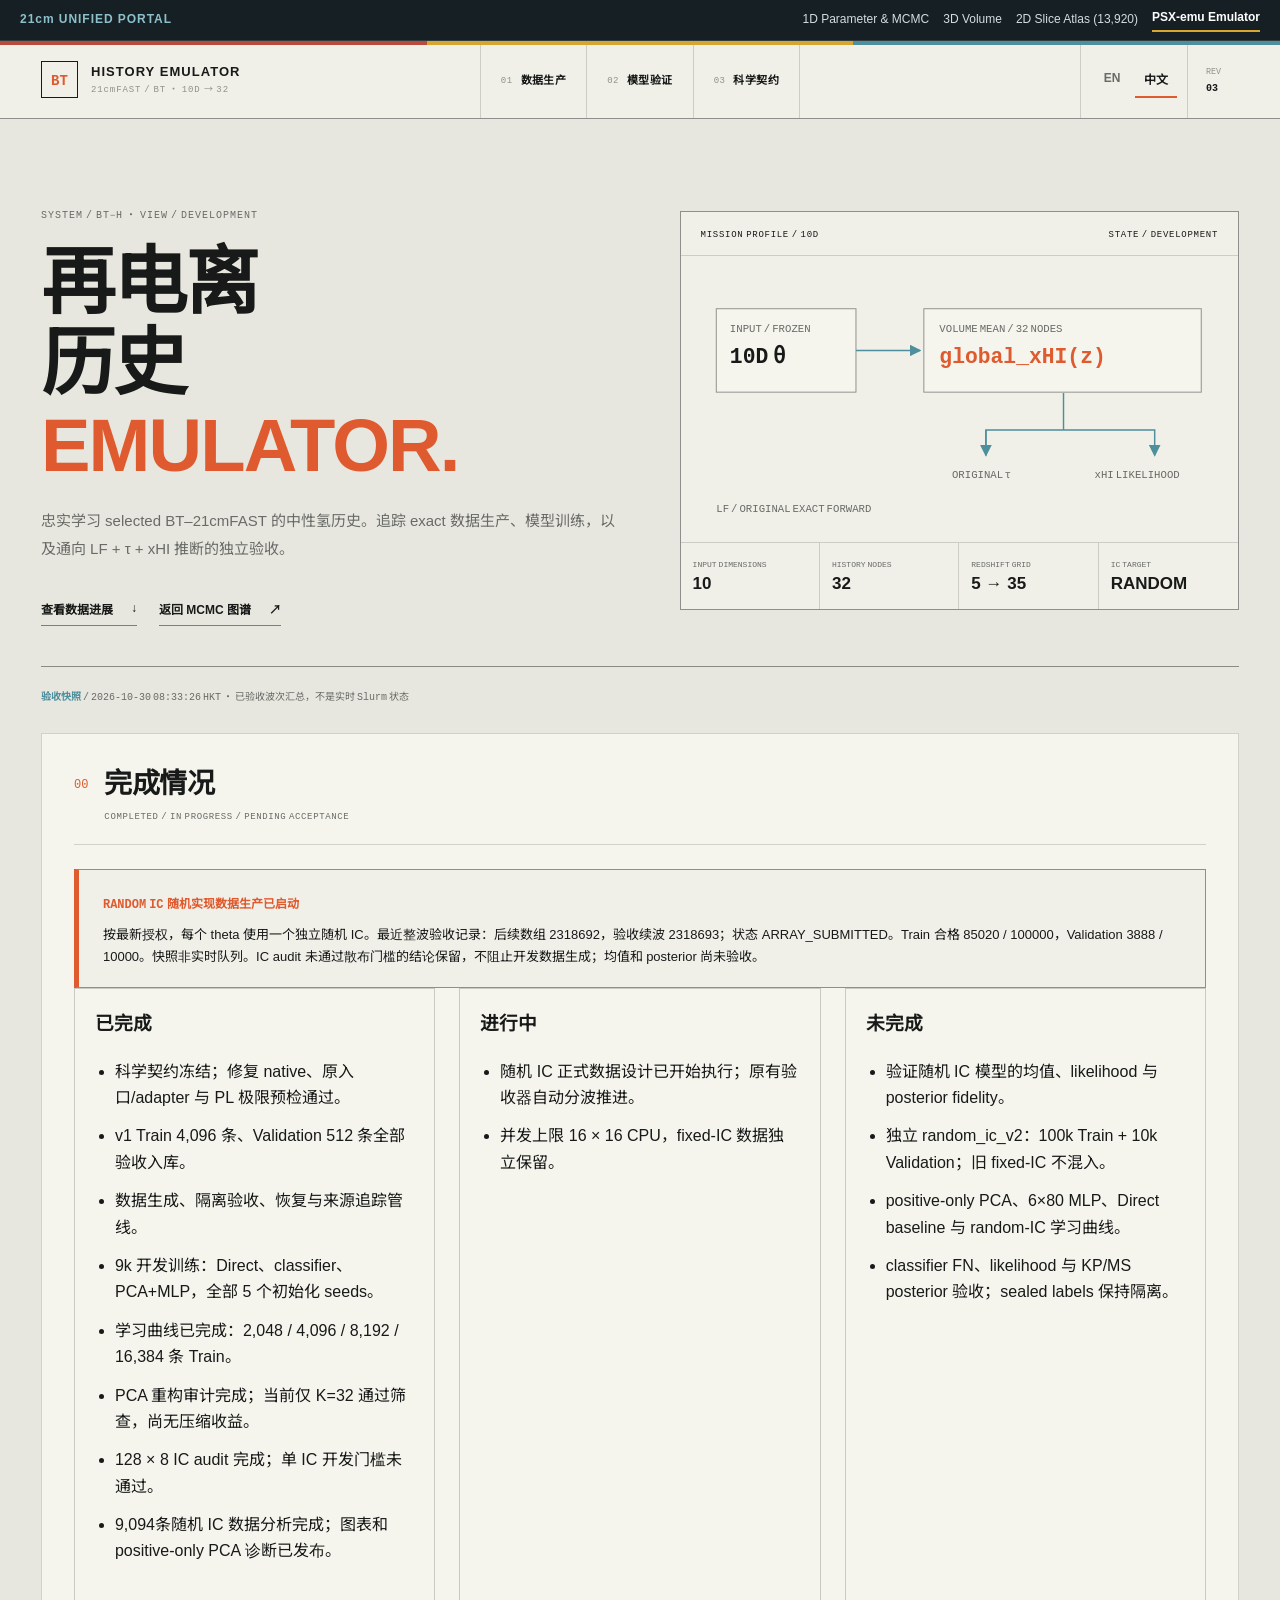
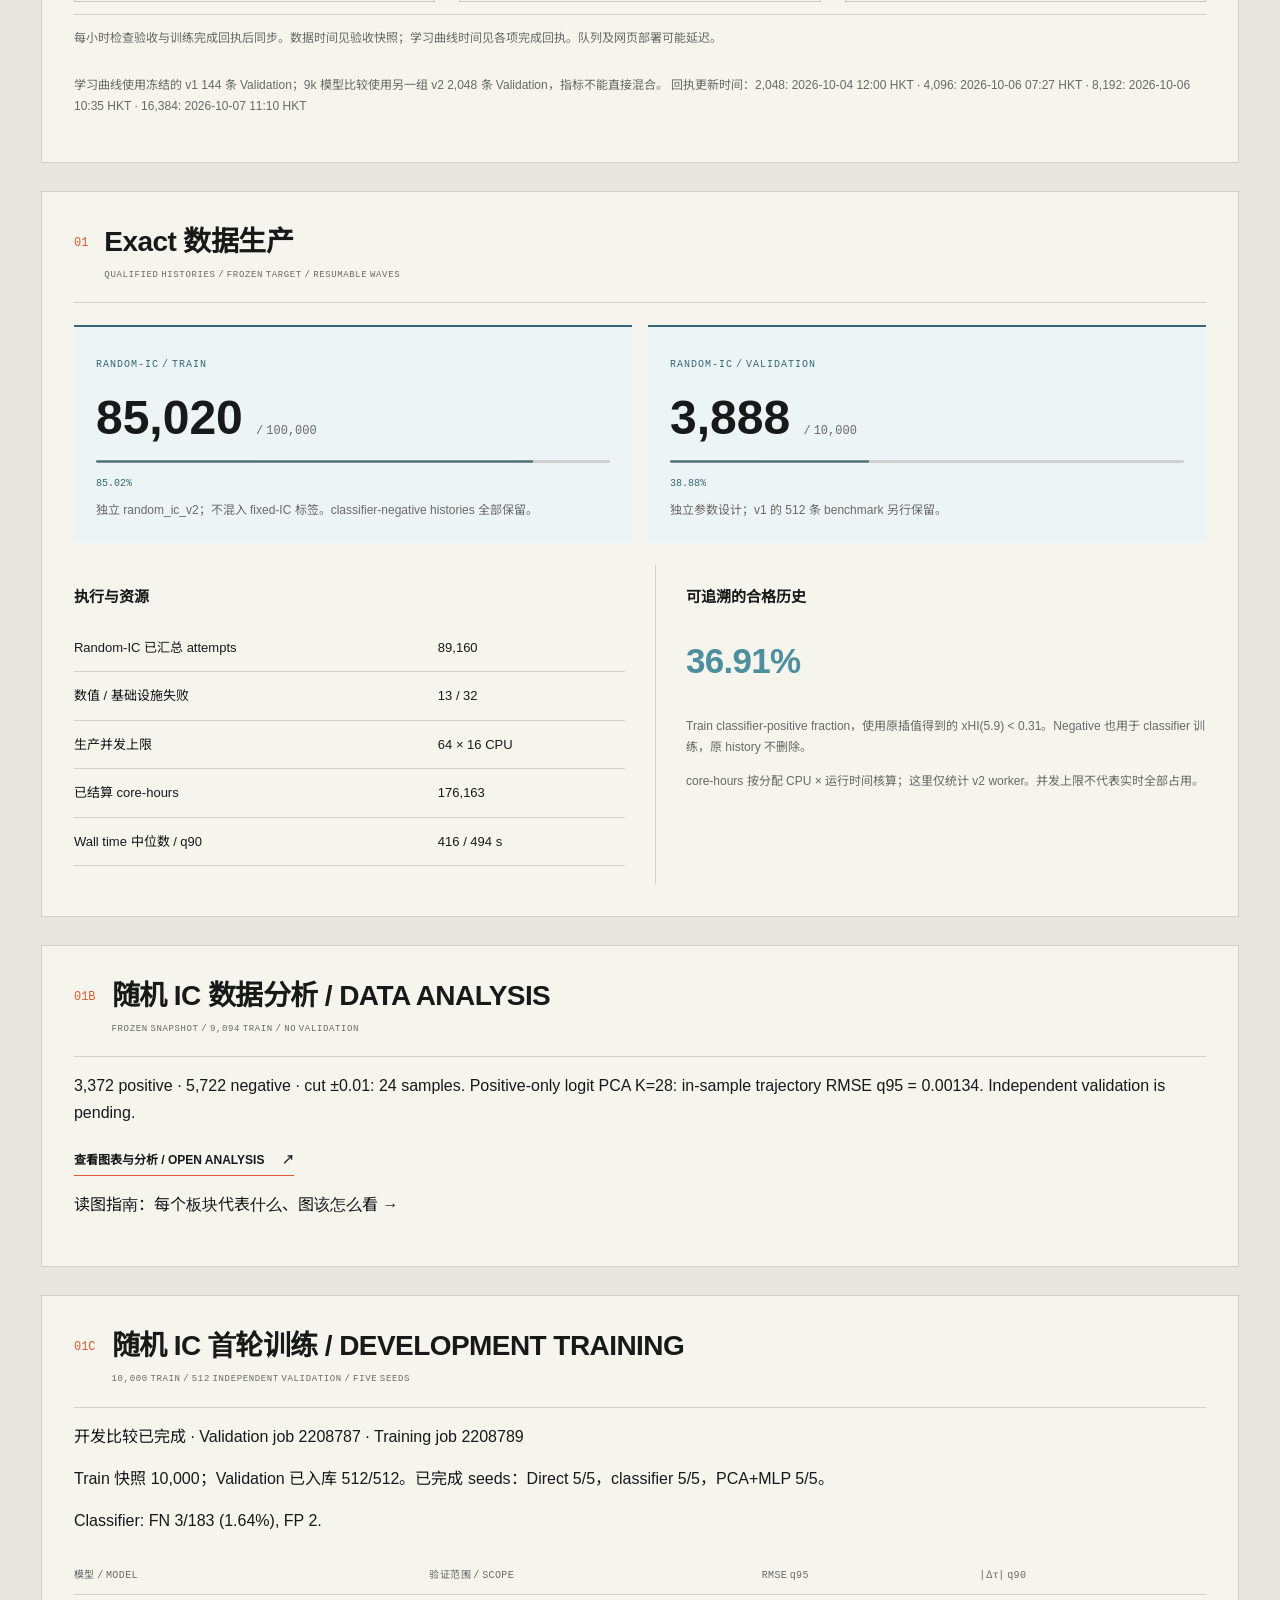
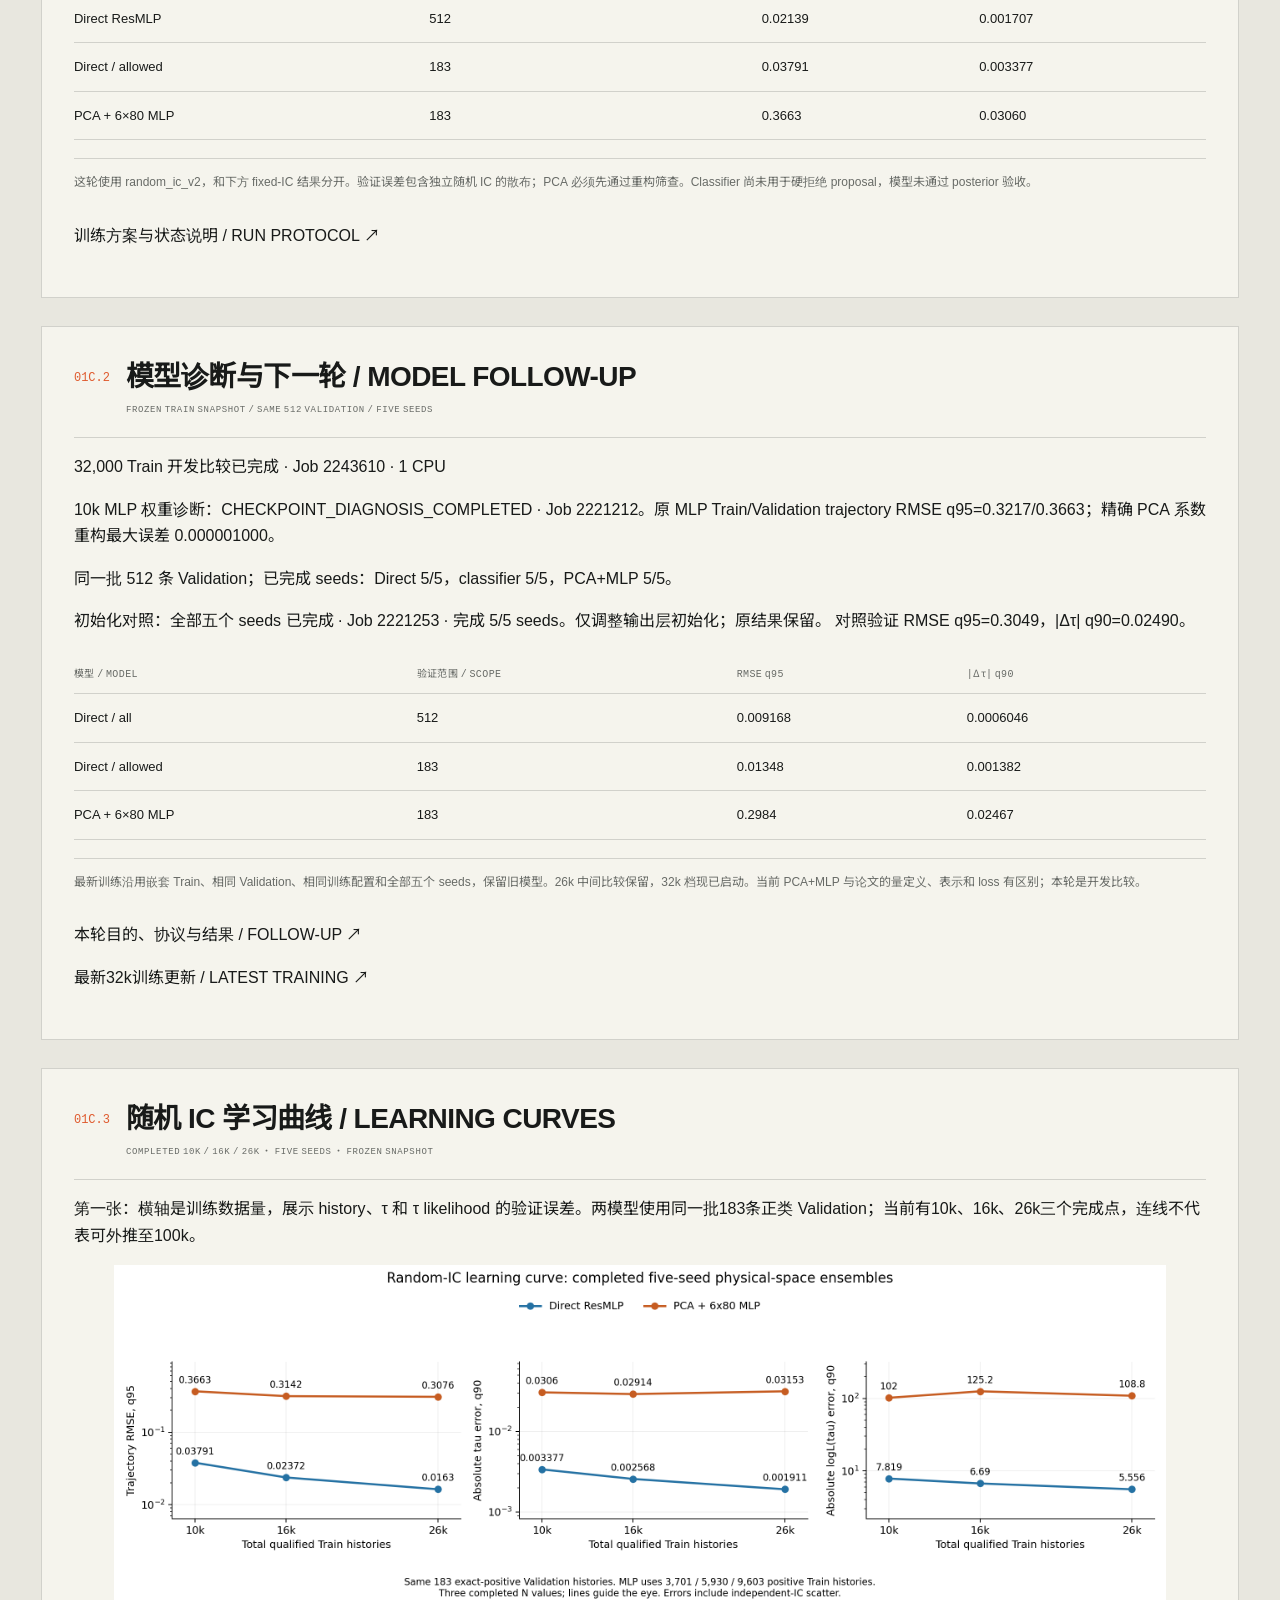
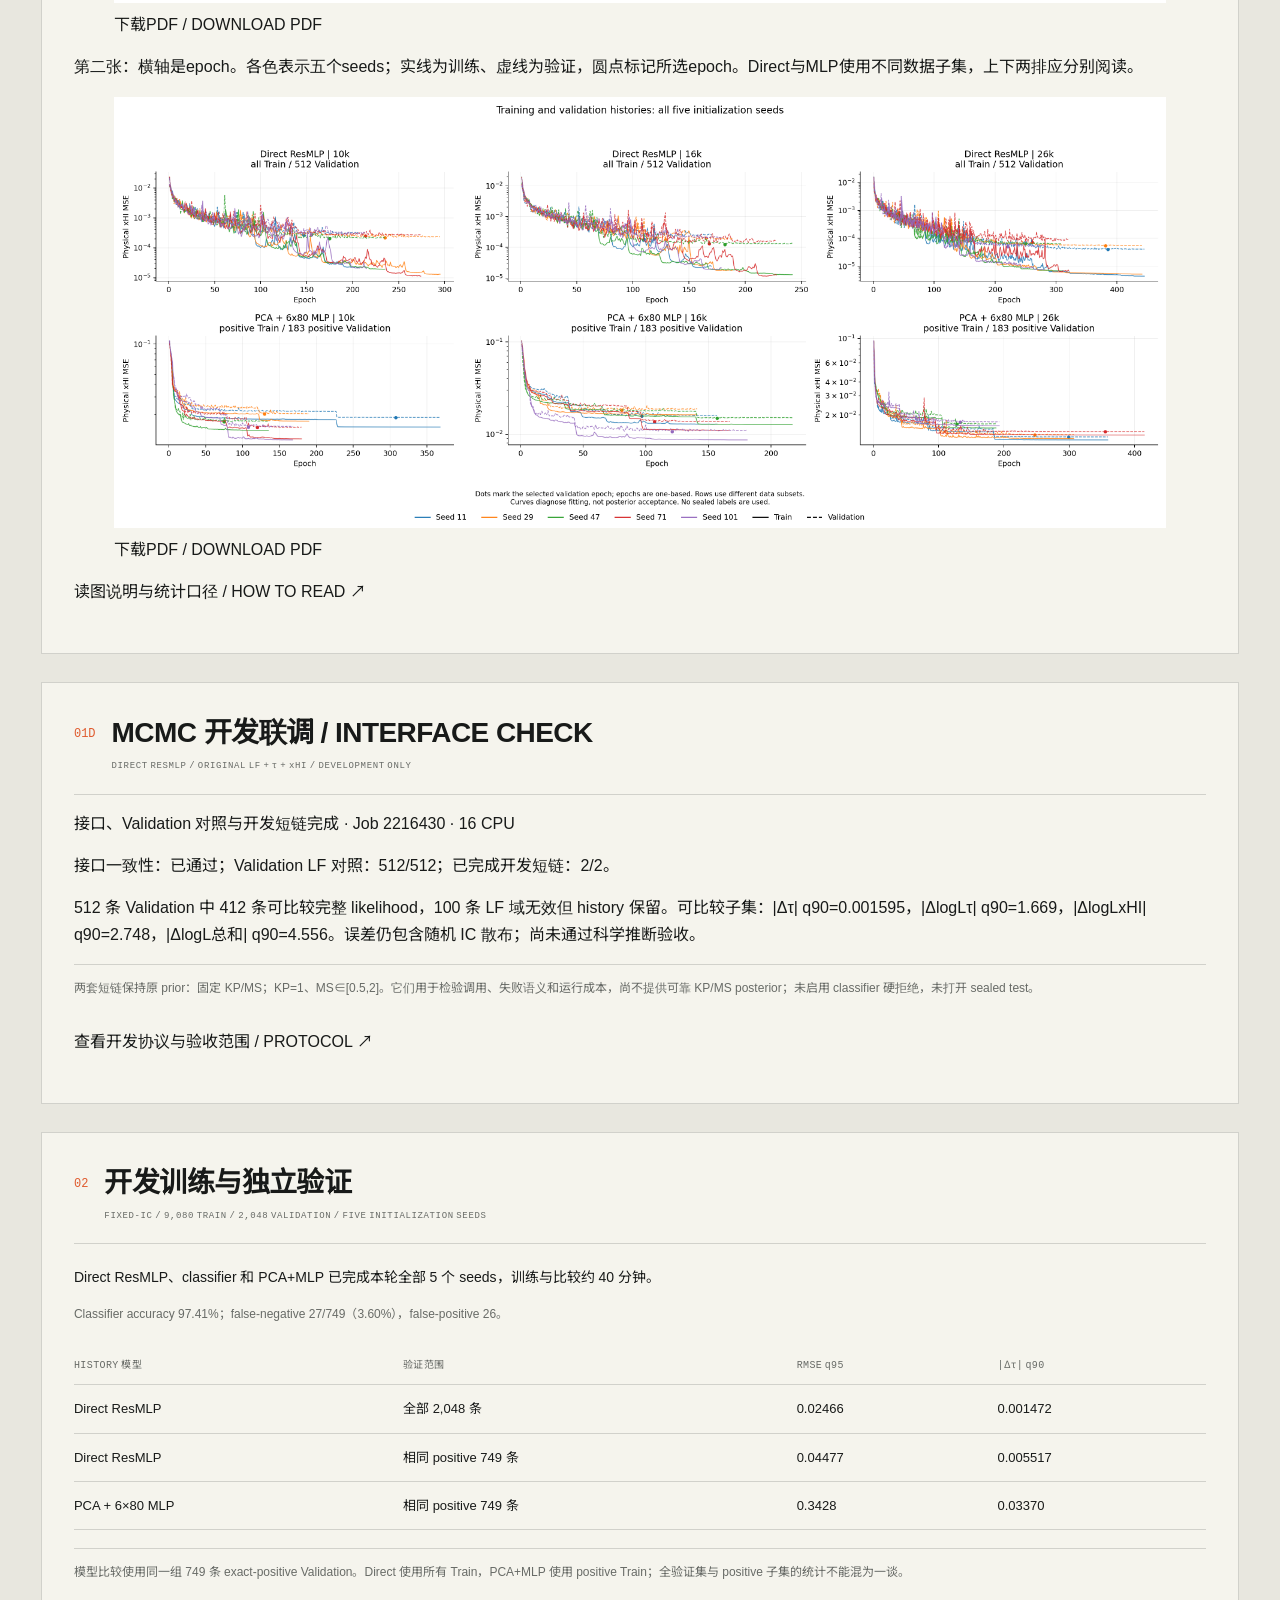
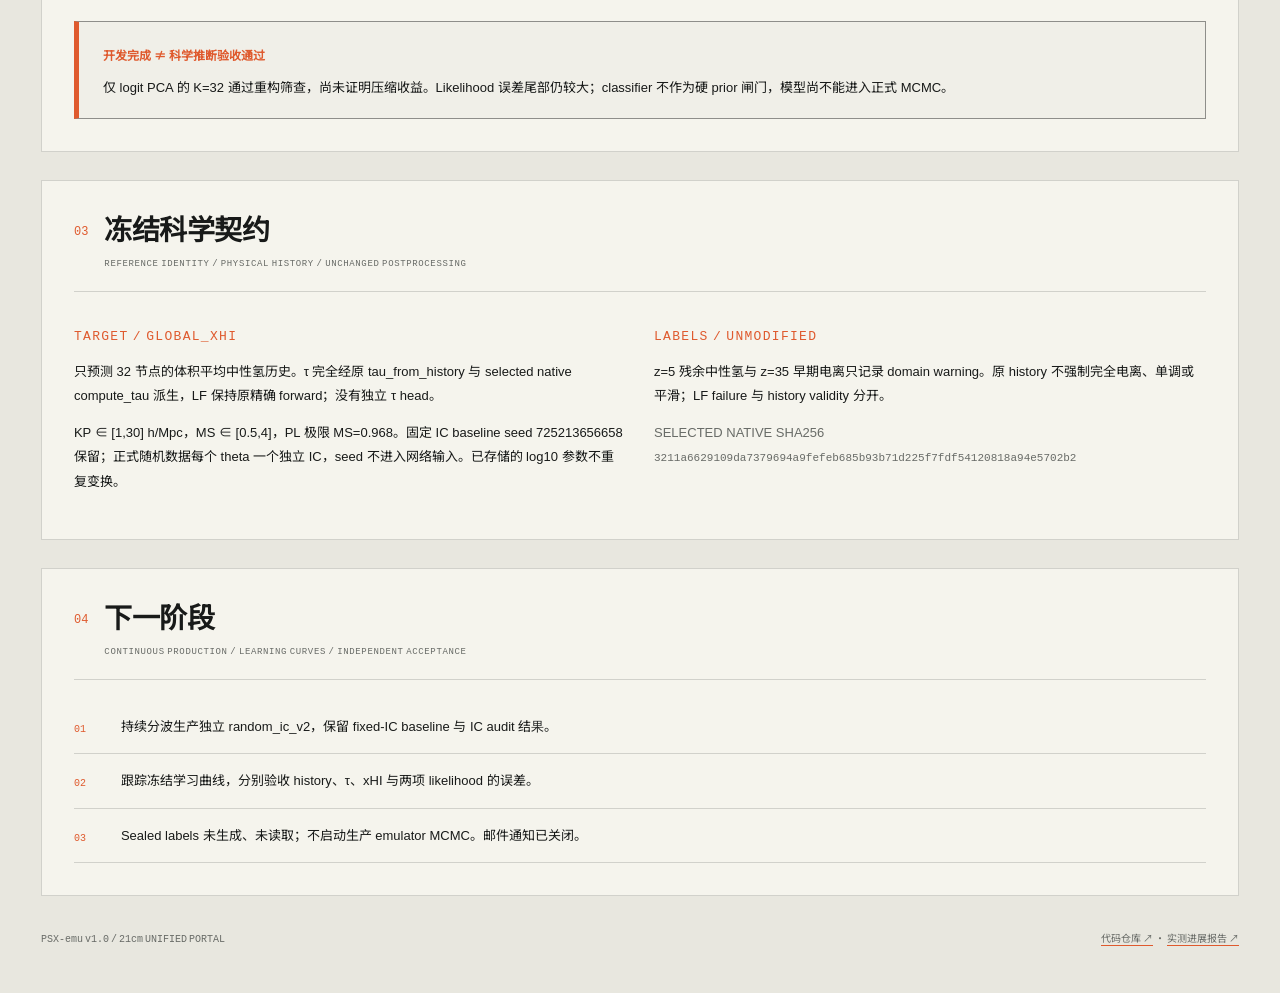
==== emulator/index.html @ 92b9ad8a "Merge 3D/2D viewer (portal/) and PSX-emu v1.0 (emulator/) into single unified 21cm site" ====
<!doctype html><html lang="zh-CN"><head><meta charset="utf-8"><meta name="viewport" content="width=device-width,initial-scale=1"><title>PSX-emu v1.0 · Reionization &amp; 21 cm Emulator</title><link rel="stylesheet" href="styles.css?v=atlas-20261006"><script>if (new URLSearchParams(location.search).get("embed") === "1") document.documentElement.classList.add("is-embedded");</script></head><body id="top">
  <aside class="portal-strip" aria-label="21cm Unified Portal">
    <span class="portal-strip-brand">21cm UNIFIED PORTAL</span>
    <nav class="portal-strip-links">
      <a href="../index.html">1D Parameter &amp; MCMC</a>
      <a href="../portal/cavity.html">3D Volume</a>
      <a href="../portal/atlas.html">2D Slice Atlas (13,920)</a>
      <span aria-current="page">PSX-emu Emulator</span>
    </nav>
  </aside>

<header class="system-header"><a class="system-identity" href="#top"><span class="identity-mark">BT</span><span><b>HISTORY EMULATOR</b><small>21cmFAST / BT · 10D → 32</small></span></a><nav class="system-navigation" aria-label="Page sections"><a href="#production"><span>01</span><b data-i18n="navData">数据生产</b></a><a href="#models-section"><span>02</span><b data-i18n="navModels">模型验证</b></a><a href="#science"><span>03</span><b data-i18n="navScience">科学契约</b></a></nav><div class="system-register"><div class="language-switch" role="group" aria-label="Interface language"><button type="button" data-language="en" aria-pressed="false">EN</button><button type="button" data-language="zh" aria-pressed="true">中文</button></div><div class="revision-tag"><small>REV</small><strong>03</strong></div></div></header>
<main class="content-shell"><section class="mission-hero" aria-labelledby="hero-title"><div class="hero-copy"><p class="technical-label">SYSTEM / BT–H · VIEW / DEVELOPMENT</p><h1 id="hero-title"><span data-i18n="titleOne">再电离</span><span data-i18n="titleTwo">历史</span><span class="accent" data-i18n="titleThree">EMULATOR.</span></h1><p class="hero-intro" data-i18n="intro">忠实学习 selected BT–21cmFAST 的中性氢历史。追踪 exact 数据生产、模型训练，以及通向 LF + τ + xHI 推断的独立验收。</p><div class="hero-actions"><a class="system-action" href="#production"><b data-i18n="enter">查看数据进展</b><span>↓</span></a><a class="system-action" href="../joint-repaired.html"><b data-i18n="atlasLink">返回 MCMC 图谱</b><span>↗</span></a></div></div>
<aside class="hero-instrument" aria-label="Frozen scientific target"><div class="instrument-heading"><span>MISSION PROFILE / 10D</span><span>STATE / DEVELOPMENT</span></div><svg class="pipeline-diagram" viewBox="0 0 550 270" role="img" aria-labelledby="pipeline-title"><title id="pipeline-title">Parameters to neutral-fraction history and original postprocessing</title><defs><marker id="arrow" markerWidth="8" markerHeight="8" refX="7" refY="4" orient="auto"><path d="M0 0L8 4L0 8" fill="#4d8f9c"/></marker></defs><rect class="box" x="24" y="42" width="144" height="86"/><text class="secondary" x="38" y="66">INPUT / FROZEN</text><text class="main" x="38" y="98">10D θ</text><path class="line" d="M168 85H234" marker-end="url(#arrow)"/><rect class="box" x="238" y="42" width="286" height="86"/><text class="secondary" x="254" y="66">VOLUME MEAN / 32 NODES</text><text class="main orange" x="254" y="98">global_xHI(z)</text><path class="line" d="M382 129V167M382 167H302V193M382 167H476V193" marker-end="url(#arrow)"/><path class="line" d="M302 167V193" marker-end="url(#arrow)"/><text class="secondary" x="267" y="217">ORIGINAL τ</text><text class="secondary" x="414" y="217">xHI LIKELIHOOD</text><text class="secondary" x="24" y="252">LF / ORIGINAL EXACT FORWARD</text></svg><dl class="mission-metadata"><div><dt>INPUT DIMENSIONS</dt><dd>10</dd></div><div><dt>HISTORY NODES</dt><dd>32</dd></div><div><dt>REDSHIFT GRID</dt><dd>5 → 35</dd></div><div><dt>IC TARGET</dt><dd>RANDOM</dd></div></dl></aside></section>
<p class="snapshot-line"><strong data-i18n="snapshot">验收快照</strong> / <time id="updated">—</time> HKT · <span data-i18n="snapshotNote">已验收波次汇总，不是实时 Slurm 状态</span></p><div id="error" class="load-error" role="alert" hidden></div>
<section class="system-module" id="work-status"><div class="section-heading"><span class="section-index">00</span><div><h2 data-i18n="workTitle">完成情况</h2><p>COMPLETED / IN PROGRESS / PENDING ACCEPTANCE</p></div></div><aside id="transition-banner" class="ms-warning" hidden><strong id="transition-title"></strong><p id="transition-text"></p></aside><div class="work-grid"><article><h3 data-i18n="completedTitle">已完成</h3><ul id="completed-work"></ul></article><article><h3 data-i18n="activeTitle">进行中</h3><ul id="active-work"></ul></article><article><h3 data-i18n="pendingTitle">未完成</h3><ul id="pending-work"></ul></article></div><p class="method-note" data-i18n="refreshNote">每小时检查验收与训练完成回执后同步；更新时间分别标明。队列及网页部署可能延迟。</p><p class="data-caption" id="learning-status"></p></section>
<section class="system-module" id="production"><div class="section-heading"><span class="section-index">01</span><div><h2 data-i18n="dataTitle">Exact 数据生产</h2><p>QUALIFIED HISTORIES / FROZEN TARGET / RESUMABLE WAVES</p></div></div><div class="cp-grid"><article><span class="metric-label"><span id="train-label">TRAIN / V2</span></span><strong class="metric-count"><span id="train">—</span> <small id="train-goal">/ 100,000</small></strong><progress id="trainbar" value="0" max="100000" aria-label="Train progress"></progress><div id="trainfraction" class="metric-completion">—</div><p data-i18n="trainNote">包含保留的 v1 Train；classifier-negative histories 全部保留。</p></article><article><span class="metric-label"><span id="val-label">VALIDATION / V2</span></span><strong class="metric-count"><span id="validation">—</span> <small id="val-goal">/ 10,000</small></strong><progress id="valbar" value="0" max="10000" aria-label="Validation progress"></progress><div id="valfraction" class="metric-completion">—</div><p data-i18n="valNote">独立参数设计；v1 的 512 条 benchmark 另行保留。</p></article></div><div class="resource-grid"><div><h3 data-i18n="resourceTitle">执行与资源</h3><div class="table-wrap"><table><tbody id="resources"></tbody></table></div></div><div><h3 data-i18n="qualifiedTitle">可追溯的合格历史</h3><p class="fact-number" id="positive-fraction">—</p><p class="data-caption" data-i18n="positiveNote">Train classifier-positive fraction，使用原插值得到的 xHI(5.9) &lt; 0.31。Negative 也用于 classifier 训练，原 history 不删除。</p><p class="data-caption" data-i18n="costNote">core-hours 按分配 CPU × 运行时间核算；这里仅统计 v2 worker。并发上限不代表实时全部占用。</p></div></div></section>
<section class="system-module" id="data-analysis"><div class="section-heading"><span class="section-index">01B</span><div><h2>随机 IC 数据分析 / DATA ANALYSIS</h2><p>FROZEN SNAPSHOT / 9,094 TRAIN / NO VALIDATION</p></div></div><p>3,372 positive · 5,722 negative · cut ±0.01: 24 samples. Positive-only logit PCA K=28: in-sample trajectory RMSE q95 = 0.00134. Independent validation is pending.</p><p><a class="system-action" href="random-ic-analysis.html"><b>查看图表与分析 / OPEN ANALYSIS</b><span>↗</span></a></p><p><a href="random-ic-analysis.html#how-to-read">读图指南：每个板块代表什么、图该怎么看 →</a></p></section><section class="system-module" id="random-development" hidden><div class="section-heading"><span class="section-index">01C</span><div><h2>随机 IC 首轮训练 / DEVELOPMENT TRAINING</h2><p>10,000 TRAIN / 512 INDEPENDENT VALIDATION / FIVE SEEDS</p></div></div><p id="random-dev-status">读取训练回执…</p><p id="random-dev-counts"></p><p id="random-dev-classifier"></p><div class="table-wrap"><table><thead><tr><th>模型 / MODEL</th><th>验证范围 / SCOPE</th><th>RMSE q95</th><th>|Δτ| q90</th></tr></thead><tbody id="random-dev-models"></tbody></table></div><p id="random-dev-note" class="method-note"></p><p><a href="https://github.com/HainaHuang729/21cm-reionization-emulator/blob/main/docs/random_ic_development_20261014.md">训练方案与状态说明 / RUN PROTOCOL ↗</a></p></section><section class="system-module" id="model-followup" hidden><div class="section-heading"><span class="section-index">01C.2</span><div><h2>模型诊断与下一轮 / MODEL FOLLOW-UP</h2><p>FROZEN TRAIN SNAPSHOT / SAME 512 VALIDATION / FIVE SEEDS</p></div></div><p id="model-followup-status"></p><p id="model-followup-diagnosis"></p><p id="model-followup-counts"></p><p id="model-followup-initialization"></p><div class="table-wrap"><table><thead><tr><th>模型 / MODEL</th><th>验证范围 / SCOPE</th><th>RMSE q95</th><th>|Δτ| q90</th></tr></thead><tbody id="model-followup-models"></tbody></table></div><p id="model-followup-note" class="method-note"></p><p><a href="https://github.com/HainaHuang729/21cm-reionization-emulator/blob/main/docs/model_followup_20261016.md">本轮目的、协议与结果 / FOLLOW-UP ↗</a></p><p><a href="https://github.com/HainaHuang729/21cm-reionization-emulator/blob/main/docs/training_update_32k_20261019.md">最新32k训练更新 / LATEST TRAINING ↗</a></p></section><section class="system-module" id="random-learning-curves"><div class="section-heading"><span class="section-index">01C.3</span><div><h2>随机 IC 学习曲线 / LEARNING CURVES</h2><p>COMPLETED 10K / 16K / 26K · FIVE SEEDS · FROZEN SNAPSHOT</p></div></div><p>第一张：横轴是训练数据量，展示 history、τ 和 τ likelihood 的验证误差。两模型使用同一批183条正类 Validation；当前有10k、16k、26k三个完成点，连线不代表可外推至100k。</p><figure><a href="learning_curves/error_vs_training_size.png"><img src="learning_curves/error_vs_training_size.png" alt="Validation errors versus total training histories at 10k and 16k" loading="lazy" style="width:100%;height:auto"></a><figcaption><a href="learning_curves/error_vs_training_size.pdf">下载PDF / DOWNLOAD PDF</a></figcaption></figure><p>第二张：横轴是epoch。各色表示五个seeds；实线为训练、虚线为验证，圆点标记所选epoch。Direct与MLP使用不同数据子集，上下两排应分别阅读。</p><figure><a href="learning_curves/training_validation_epochs.png"><img src="learning_curves/training_validation_epochs.png" alt="All five seeds training and validation MSE versus epoch" loading="lazy" style="width:100%;height:auto"></a><figcaption><a href="learning_curves/training_validation_epochs.pdf">下载PDF / DOWNLOAD PDF</a></figcaption></figure><p><a href="https://github.com/HainaHuang729/21cm-reionization-emulator/blob/main/docs/random_ic_learning_curves_20261018.md">读图说明与统计口径 / HOW TO READ ↗</a></p></section><section class="system-module" id="mcmc-development" hidden><div class="section-heading"><span class="section-index">01D</span><div><h2>MCMC 开发联调 / INTERFACE CHECK</h2><p>DIRECT RESMLP / ORIGINAL LF + τ + xHI / DEVELOPMENT ONLY</p></div></div><p id="mcmc-dev-status"></p><p id="mcmc-dev-gates"></p><p id="mcmc-dev-validation"></p><p id="mcmc-dev-scope" class="method-note"></p><p><a href="https://github.com/HainaHuang729/21cm-reionization-emulator/blob/main/docs/random_ic_mcmc_development_20261015.md">查看开发协议与验收范围 / PROTOCOL ↗</a></p></section><section class="system-module" id="models-section"><div class="section-heading"><span class="section-index">02</span><div><h2 data-i18n="modelTitle">开发训练与独立验证</h2><p>FIXED-IC / 9,080 TRAIN / 2,048 VALIDATION / FIVE INITIALIZATION SEEDS</p></div></div><p class="model-summary" data-i18n="trainingNote">Direct ResMLP、classifier 和 PCA+MLP 已完成本轮全部 5 个 seeds，训练与比较约 40 分钟。</p><p id="classifier" class="data-caption">—</p><div class="table-wrap"><table><thead><tr><th data-i18n="modelColumn">HISTORY 模型</th><th data-i18n="scopeColumn">验证范围</th><th>RMSE q95</th><th>|Δτ| q90</th></tr></thead><tbody id="models"></tbody></table></div><p class="method-note" data-i18n="comparisonNote">模型比较使用同一组 749 条 exact-positive Validation。Direct 使用所有 Train，PCA+MLP 使用 positive Train；全验证集与 positive 子集的统计不能混为一谈。</p><aside class="ms-warning"><strong data-i18n="notAccepted">开发完成 ≠ 科学推断验收通过</strong><p data-i18n="modelWarning">仅 logit PCA 的 K=32 通过重构筛查，尚未证明压缩收益。Likelihood 误差尾部仍较大；classifier 不作为硬 prior 闸门，模型尚不能进入正式 MCMC。</p></aside></section>
<section class="system-module" id="science"><div class="section-heading"><span class="section-index">03</span><div><h2 data-i18n="scienceTitle">冻结科学契约</h2><p>REFERENCE IDENTITY / PHYSICAL HISTORY / UNCHANGED POSTPROCESSING</p></div></div><div class="contract-grid"><div><p class="technical-label">TARGET / global_xHI</p><p data-i18n="targetNote">只预测 32 节点的体积平均中性氢历史。τ 完全经原 tau_from_history 与 selected native compute_tau 派生，LF 保持原精确 forward；没有独立 τ head。</p><p data-i18n="domainNote">KP ∈ [1,30] h/Mpc，MS ∈ [0.5,4]，PL 极限 MS=0.968。Fixed IC seed 725213656658。已存储的 log10 参数不重复变换。</p></div><div><p class="technical-label">LABELS / UNMODIFIED</p><p data-i18n="labelNote">z=5 残余中性氢与 z=35 早期电离只记录 domain warning。原 history 不强制完全电离、单调或平滑；LF failure 与 history validity 分开。</p><p class="data-caption">SELECTED NATIVE SHA256<br><code id="native">—</code></p></div></div></section>
<section class="system-module" id="next"><div class="section-heading"><span class="section-index">04</span><div><h2 data-i18n="nextTitle">下一阶段</h2><p>CONTINUOUS PRODUCTION / LEARNING CURVES / INDEPENDENT ACCEPTANCE</p></div></div><ol class="next-list"><li data-i18n="nextOne">继续分波扩充 Train 与 Validation，保持固定 native、IC、物理配置和分区。</li><li data-i18n="nextTwo">跟踪冻结学习曲线，分别验收 history、τ、xHI 与两项 likelihood 的误差。</li><li data-i18n="nextThree">Sealed labels 未生成、未读取；不启动生产 emulator MCMC。邮件通知已关闭。</li></ol></section>
<footer class="page-footer"><span>PSX-emu v1.0 / 21cm UNIFIED PORTAL</span><span><a href="https://github.com/HainaHuang729/21cm-reionization-emulator" data-i18n="repoLink">代码仓库 ↗</a> · <a href="https://github.com/HainaHuang729/21cm-reionization-emulator/blob/main/docs/progress.md" data-i18n="reportLink">实测进展报告 ↗</a></span></footer></main><script src="app.js?v=atlas-20261006"></script></body></html>
---- emulator/styles.css ----
@font-face{font-family:"BT Atlas SC";src:url("fonts/btemu-sc.ttf") format("truetype");font-weight:400;font-style:normal;font-display:swap}
/* Signal Atlas visual tokens and MCMC diagnostic-page conventions. */
:root{color-scheme:light;--background:#e8e7df;--surface:#f0efe8;--surface-raised:#f5f4ed;--ink:#181a19;--ink-secondary:#686b67;--ink-muted:#90918c;--line:rgba(24,26,25,.16);--line-strong:rgba(24,26,25,.45);--orange:#df5a2e;--cyan:#4d8f9c;--red:#b84b3e;--yellow:#d6a62e;--tricolor:linear-gradient(90deg,var(--red) 0 33.333%,var(--yellow) 33.333% 66.666%,var(--cyan) 66.666% 100%);--font-display:"Avenir Next","Century Gothic",Futura,"Helvetica Neue",Arial,"BT Atlas SC","Noto Sans CJK SC","Microsoft YaHei",sans-serif;--font-body:Inter,"Helvetica Neue",Helvetica,Arial,"BT Atlas SC","Noto Sans CJK SC","Microsoft YaHei",sans-serif;--font-mono:"IBM Plex Mono","JetBrains Mono",Consolas,"BT Atlas SC","Noto Sans CJK SC",monospace;--page-pad:clamp(20px,3.2vw,52px)}
*{box-sizing:border-box}html{min-width:320px;scroll-behavior:smooth;scroll-padding-top:20px}body{margin:0;background:var(--background);color:var(--ink);font:16px/1.65 var(--font-body)}a{color:inherit;text-decoration:none}button{font:inherit}button,a{touch-action:manipulation}button:focus-visible,a:focus-visible,summary:focus-visible{outline:2px solid var(--orange);outline-offset:4px}::selection{background:var(--orange);color:var(--surface)}[hidden]{display:none!important}
.system-header{min-height:78px;padding:0 var(--page-pad);display:grid;grid-template-columns:minmax(220px,1fr) auto minmax(230px,1fr);align-items:stretch;background:var(--surface);border-bottom:1px solid var(--line-strong);position:relative}.system-header::before{content:"";position:absolute;inset:0 0 auto;height:4px;background:var(--tricolor)}.system-identity{display:flex;align-items:center;gap:13px}.identity-mark{width:37px;height:37px;display:grid;place-items:center;border:1px solid var(--ink);color:var(--orange);font:700 14px var(--font-mono)}.system-identity>span:last-child{display:grid;gap:3px}.system-identity b{font:700 13px var(--font-display);letter-spacing:.08em}.system-identity small{color:var(--ink-muted);font:9px var(--font-mono);letter-spacing:.1em}.system-navigation{display:flex;border-left:1px solid var(--line);border-right:1px solid var(--line)}.system-navigation a{display:flex;align-items:center;gap:8px;padding:0 20px;border-right:1px solid var(--line);font:700 11px var(--font-display);letter-spacing:.04em}.system-navigation a:last-child{border-right:0}.system-navigation a span{font:9px var(--font-mono);color:var(--ink-muted)}.system-navigation a:hover{background:var(--background);color:var(--orange)}.system-register{display:flex;justify-self:end;align-items:stretch}.language-switch{display:flex;align-items:center;padding:0 10px;gap:2px;border-left:1px solid var(--line)}.language-switch button{background:transparent;border:0;border-bottom:2px solid transparent;cursor:pointer;min-height:38px;min-width:42px;padding:6px;font:700 12px var(--font-body);color:var(--ink-secondary)}.language-switch button[aria-pressed=true]{border-bottom-color:var(--orange);color:var(--ink)}.revision-tag{display:grid;align-content:center;gap:2px;padding:0 18px;border-left:1px solid var(--line);font:10px var(--font-mono)}.revision-tag small{color:var(--ink-muted)}
.content-shell{max-width:1560px;margin:auto;padding:0 var(--page-pad)}.technical-label{font:10px/1.6 var(--font-mono);letter-spacing:.1em;color:var(--ink-secondary);text-transform:uppercase}.mission-hero{display:grid;grid-template-columns:1.05fr 1fr;gap:clamp(24px,4vw,64px);padding:clamp(36px,6vw,80px) 0 40px;border-bottom:1px solid var(--line-strong);align-items:center}.hero-copy h1{margin:20px 0;font:800 clamp(44px,5.8vw,84px)/1.02 var(--font-display);letter-spacing:-.05em}.hero-copy h1 span{display:block}.hero-copy h1 .accent{color:var(--orange)}.hero-intro{max-width:620px;font-size:15px;color:var(--ink-secondary)}.hero-actions{display:flex;gap:22px;flex-wrap:wrap;margin-top:28px}.system-action{display:inline-flex;align-items:center;gap:18px;border-bottom:1px solid var(--orange);padding:8px 0;font:700 12px var(--font-body)}.hero-instrument{background:var(--surface);border:1px solid var(--line-strong)}.instrument-heading{display:flex;justify-content:space-between;gap:10px;padding:15px 20px;border-bottom:1px solid var(--line);font:9px var(--font-mono);letter-spacing:.08em}.pipeline-diagram{width:100%;height:auto;display:block;padding:12px}.pipeline-diagram text{font-family:var(--font-mono);fill:var(--ink)}.pipeline-diagram .secondary{fill:var(--ink-secondary);font-size:11px}.pipeline-diagram .main{font-size:22px;font-weight:700}.pipeline-diagram .box{fill:var(--surface-raised);stroke:var(--line-strong)}.pipeline-diagram .orange{fill:var(--orange)}.pipeline-diagram .line{stroke:var(--cyan);fill:none;stroke-width:1.5}.mission-metadata{display:grid;grid-template-columns:repeat(4,1fr);margin:0;border-top:1px solid var(--line)}.mission-metadata div{padding:15px 12px;border-right:1px solid var(--line)}.mission-metadata div:last-child{border-right:0}.mission-metadata dt{font:8px/1.5 var(--font-mono);color:var(--ink-secondary)}.mission-metadata dd{margin:4px 0 0;font:700 17px var(--font-display)}.snapshot-line{margin:20px 0;font:10px/1.8 var(--font-mono);color:var(--ink-secondary);overflow-wrap:anywhere}.snapshot-line strong{color:var(--cyan)}
.system-module{margin-top:28px;background:var(--surface-raised);border:1px solid var(--line);padding:clamp(18px,2.5vw,34px)}.section-heading{display:flex;align-items:flex-start;gap:16px;padding-bottom:20px;border-bottom:1px solid var(--line)}.section-index{font:12px var(--font-mono);color:var(--orange);padding-top:8px}.section-heading h2{margin:0;font:700 clamp(20px,2.2vw,28px)/1.25 var(--font-display);letter-spacing:-.02em}.section-heading p{margin:7px 0 0;font:9px/1.8 var(--font-mono);letter-spacing:.07em;color:var(--ink-secondary)}.cp-grid{display:grid;grid-template-columns:1fr 1fr;gap:16px;margin:22px 0}.cp-grid article{padding:22px;background:#edf4f5;border-top:2px solid #346977;min-width:0}.metric-label{font:10px var(--font-mono);letter-spacing:.1em;color:#346977}.metric-count{display:block;margin:14px 0 12px;font:550 clamp(30px,3.8vw,48px)/1.2 var(--font-display);font-variant-numeric:tabular-nums}.metric-count small{font:12px var(--font-mono);color:var(--ink-secondary);letter-spacing:0}.cp-grid progress{width:100%;height:5px;accent-color:#346977;display:block}.cp-grid p{font-size:12px;color:var(--ink-secondary);margin:12px 0 0}.metric-completion{font:10px var(--font-mono);color:#346977;margin-top:10px}.data-caption{font-size:12px;line-height:1.8;color:var(--ink-secondary)}.table-wrap{overflow-x:auto;margin:18px 0}table{width:100%;border-collapse:collapse;font-size:13px;font-variant-numeric:tabular-nums}th,td{text-align:left;padding:13px 12px;border-bottom:1px solid var(--line);vertical-align:top}th{font:10px var(--font-mono);color:var(--ink-secondary);letter-spacing:.04em}th:first-child,td:first-child{padding-left:0}.resource-grid{display:grid;grid-template-columns:1fr 1fr;gap:30px}.resource-grid>div+div{border-left:1px solid var(--line);padding-left:30px}.resource-grid h3{font:700 15px var(--font-display);margin:20px 0 5px}.fact-number{font:600 35px var(--font-display);color:var(--cyan);letter-spacing:-.02em}.ms-warning{margin-top:24px;border:1px solid var(--line-strong);border-left:5px solid var(--orange);padding:20px 24px;background:var(--surface)}.ms-warning strong{font:700 12px/1.7 var(--font-mono);color:var(--orange)}.ms-warning p{font-size:13px;margin:8px 0 0}.model-summary{margin-top:22px;font-size:14px}.method-note{padding:14px 0;border-top:1px solid var(--line);font-size:12px;color:var(--ink-secondary)}.contract-grid{display:grid;grid-template-columns:1fr 1fr;gap:28px;margin-top:18px}.contract-grid p{font-size:13px;line-height:1.85}.contract-grid .technical-label{color:var(--orange)}code{font:11px/1.9 var(--font-mono);overflow-wrap:anywhere}.next-list{list-style:none;margin:20px 0 0;padding:0;counter-reset:next}.next-list li{display:grid;grid-template-columns:35px 1fr;gap:12px;padding:16px 0;border-bottom:1px solid var(--line);font-size:13px}.next-list li::before{counter-increment:next;content:"0" counter(next);font:10px var(--font-mono);color:var(--orange);padding-top:4px}.page-footer{display:flex;justify-content:space-between;flex-wrap:wrap;gap:20px;padding:32px 0 46px;font:10px/1.9 var(--font-mono);color:var(--ink-secondary)}.page-footer a{border-bottom:1px solid var(--orange)}.load-error{padding:16px;border-left:4px solid var(--orange);background:var(--surface);margin:18px 0}html:lang(zh-CN) .hero-copy h1{letter-spacing:-.025em;line-height:1.1}html:lang(zh-CN) .hero-intro{line-height:1.9}@media(max-width:1100px){.system-header{grid-template-columns:1fr auto}.system-navigation{grid-column:1/-1;grid-row:2;min-height:46px;border-top:1px solid var(--line);border-left:0;border-right:0}.system-navigation a{flex:1;justify-content:center}.system-register{grid-column:2;grid-row:1}.mission-hero{grid-template-columns:1fr 1fr;gap:24px}.hero-copy h1{font-size:clamp(40px,5.8vw,65px)}}@media(max-width:760px){.mission-hero{grid-template-columns:1fr;padding-top:36px}.hero-copy h1{font-size:48px}.cp-grid,.resource-grid,.contract-grid{grid-template-columns:1fr}.resource-grid>div+div{border-left:0;border-top:1px solid var(--line);padding-left:0}.revision-tag{display:none}.system-header{padding:0 20px}.system-identity{min-height:75px}.system-navigation a{padding:0 10px}.section-heading{gap:12px}.metric-count{font-size:39px}.instrument-heading{font-size:8px}.mission-metadata dd{font-size:15px}.language-switch{padding:0 4px}.system-identity small{font-size:8px}}@media(prefers-reduced-motion:reduce){html{scroll-behavior:auto}}
@media(max-width:760px){.hero-copy h1{font-size:clamp(34px,10.5vw,48px)}html:lang(en) .hero-copy h1{font-size:clamp(30px,9.4vw,48px)}}
@media(max-width:400px){.system-navigation a{min-width:0;padding:0 6px;gap:5px;font-size:10px}.resource-grid>div{min-width:0}}

.work-grid{display:grid;grid-template-columns:repeat(3,minmax(0,1fr));gap:24px}.work-grid article{padding:20px;border:1px solid var(--rule,#c7c9c2);background:#f5f4ed}.work-grid h3{margin-top:0}.work-grid ul{padding-left:20px}.work-grid li{margin:12px 0;line-height:1.65;overflow-wrap:anywhere}@media(max-width:900px){.work-grid{grid-template-columns:1fr}}


/* Unified 21cm Portal Strip & Embed Mode */
.portal-strip{display:flex;align-items:center;justify-content:space-between;gap:14px;flex-wrap:wrap;padding:8px 20px;background:#162024;color:#e8eceb;font-size:12px;border-bottom:1px solid rgba(255,255,255,.12)}
.portal-strip-brand{font-weight:700;letter-spacing:.08em;color:#8cc0ca}
.portal-strip-links{display:flex;align-items:center;gap:14px;flex-wrap:wrap}
.portal-strip-links a{color:#d3dde0;text-decoration:none}
.portal-strip-links a:hover{color:#fff;text-decoration:underline}
.portal-strip-links span[aria-current="page"]{color:#fff;font-weight:600;border-bottom:2px solid #d6a62e;padding-bottom:2px}
.portal-strip-open{color:#e6c267;text-decoration:none;font-weight:600}
html.is-embedded .portal-strip,html.is-embedded .system-header{display:none!important}
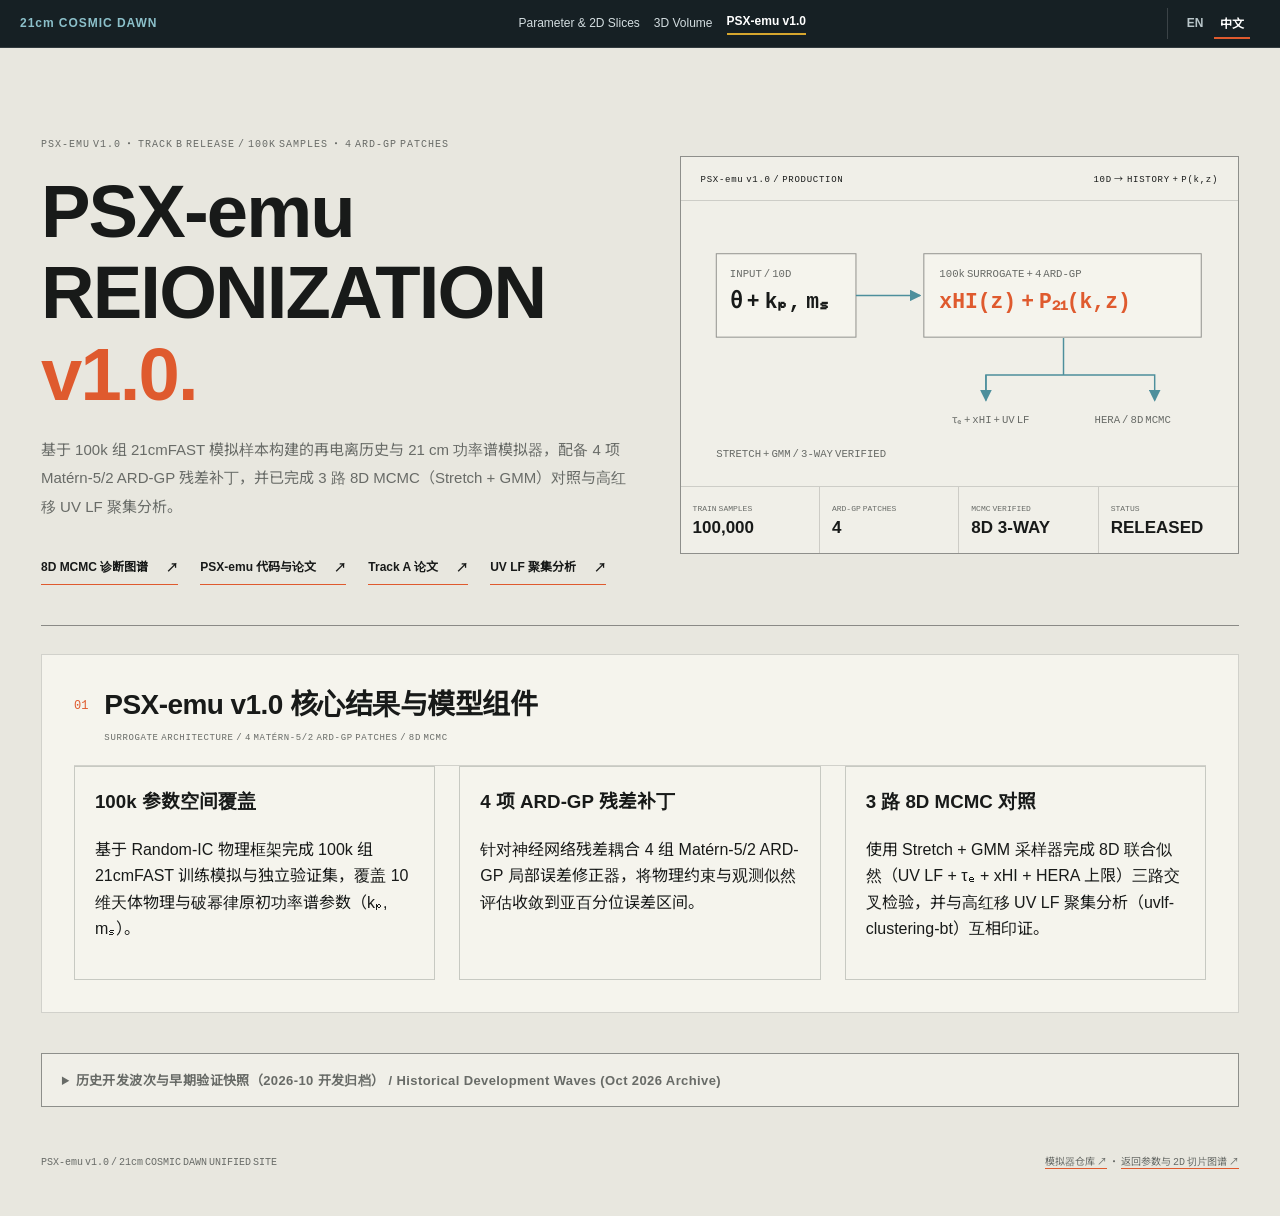
==== commit ca92d557: "Deduplicate 21cm site into 3 orthogonal views and fold legacy emulator waves" ====
--- a/emulator/index.html
+++ b/emulator/index.html
@@ -1,21 +1,56 @@
-<!doctype html><html lang="zh-CN"><head><meta charset="utf-8"><meta name="viewport" content="width=device-width,initial-scale=1"><title>PSX-emu v1.0 · Reionization &amp; 21 cm Emulator</title><link rel="stylesheet" href="styles.css?v=atlas-20261006"><script>if (new URLSearchParams(location.search).get("embed") === "1") document.documentElement.classList.add("is-embedded");</script></head><body id="top">
+<!doctype html><html lang="zh-CN"><head><meta charset="utf-8"><meta name="viewport" content="width=device-width,initial-scale=1"><title>PSX-emu v1.0 · Reionization &amp; 21 cm Emulator</title><link rel="stylesheet" href="styles.css?v=psxemu-v1-20261127"><script>if (new URLSearchParams(location.search).get("embed") === "1") document.documentElement.classList.add("is-embedded");</script></head><body id="top">
   <aside class="portal-strip" aria-label="21cm Unified Portal">
-    <span class="portal-strip-brand">21cm UNIFIED PORTAL</span>
-    <nav class="portal-strip-links">
-      <a href="../index.html">1D Parameter &amp; MCMC</a>
+    <span class="portal-strip-brand">21cm COSMIC DAWN</span>
+    <nav class="portal-strip-links" aria-label="21cm views">
+      <a href="../index.html">Parameter &amp; 2D Slices</a>
       <a href="../portal/cavity.html">3D Volume</a>
-      <a href="../portal/atlas.html">2D Slice Atlas (13,920)</a>
-      <span aria-current="page">PSX-emu Emulator</span>
+      <span aria-current="page">PSX-emu v1.0</span>
     </nav>
+    <div class="language-switch portal-lang" role="group" aria-label="Interface language"><button type="button" data-language="en" aria-pressed="false">EN</button><button type="button" data-language="zh" aria-pressed="true">中文</button></div>
   </aside>
 
-<header class="system-header"><a class="system-identity" href="#top"><span class="identity-mark">BT</span><span><b>HISTORY EMULATOR</b><small>21cmFAST / BT · 10D → 32</small></span></a><nav class="system-navigation" aria-label="Page sections"><a href="#production"><span>01</span><b data-i18n="navData">数据生产</b></a><a href="#models-section"><span>02</span><b data-i18n="navModels">模型验证</b></a><a href="#science"><span>03</span><b data-i18n="navScience">科学契约</b></a></nav><div class="system-register"><div class="language-switch" role="group" aria-label="Interface language"><button type="button" data-language="en" aria-pressed="false">EN</button><button type="button" data-language="zh" aria-pressed="true">中文</button></div><div class="revision-tag"><small>REV</small><strong>03</strong></div></div></header>
-<main class="content-shell"><section class="mission-hero" aria-labelledby="hero-title"><div class="hero-copy"><p class="technical-label">SYSTEM / BT–H · VIEW / DEVELOPMENT</p><h1 id="hero-title"><span data-i18n="titleOne">再电离</span><span data-i18n="titleTwo">历史</span><span class="accent" data-i18n="titleThree">EMULATOR.</span></h1><p class="hero-intro" data-i18n="intro">忠实学习 selected BT–21cmFAST 的中性氢历史。追踪 exact 数据生产、模型训练，以及通向 LF + τ + xHI 推断的独立验收。</p><div class="hero-actions"><a class="system-action" href="#production"><b data-i18n="enter">查看数据进展</b><span>↓</span></a><a class="system-action" href="../joint-repaired.html"><b data-i18n="atlasLink">返回 MCMC 图谱</b><span>↗</span></a></div></div>
-<aside class="hero-instrument" aria-label="Frozen scientific target"><div class="instrument-heading"><span>MISSION PROFILE / 10D</span><span>STATE / DEVELOPMENT</span></div><svg class="pipeline-diagram" viewBox="0 0 550 270" role="img" aria-labelledby="pipeline-title"><title id="pipeline-title">Parameters to neutral-fraction history and original postprocessing</title><defs><marker id="arrow" markerWidth="8" markerHeight="8" refX="7" refY="4" orient="auto"><path d="M0 0L8 4L0 8" fill="#4d8f9c"/></marker></defs><rect class="box" x="24" y="42" width="144" height="86"/><text class="secondary" x="38" y="66">INPUT / FROZEN</text><text class="main" x="38" y="98">10D θ</text><path class="line" d="M168 85H234" marker-end="url(#arrow)"/><rect class="box" x="238" y="42" width="286" height="86"/><text class="secondary" x="254" y="66">VOLUME MEAN / 32 NODES</text><text class="main orange" x="254" y="98">global_xHI(z)</text><path class="line" d="M382 129V167M382 167H302V193M382 167H476V193" marker-end="url(#arrow)"/><path class="line" d="M302 167V193" marker-end="url(#arrow)"/><text class="secondary" x="267" y="217">ORIGINAL τ</text><text class="secondary" x="414" y="217">xHI LIKELIHOOD</text><text class="secondary" x="24" y="252">LF / ORIGINAL EXACT FORWARD</text></svg><dl class="mission-metadata"><div><dt>INPUT DIMENSIONS</dt><dd>10</dd></div><div><dt>HISTORY NODES</dt><dd>32</dd></div><div><dt>REDSHIFT GRID</dt><dd>5 → 35</dd></div><div><dt>IC TARGET</dt><dd>RANDOM</dd></div></dl></aside></section>
-<p class="snapshot-line"><strong data-i18n="snapshot">验收快照</strong> / <time id="updated">—</time> HKT · <span data-i18n="snapshotNote">已验收波次汇总，不是实时 Slurm 状态</span></p><div id="error" class="load-error" role="alert" hidden></div>
-<section class="system-module" id="work-status"><div class="section-heading"><span class="section-index">00</span><div><h2 data-i18n="workTitle">完成情况</h2><p>COMPLETED / IN PROGRESS / PENDING ACCEPTANCE</p></div></div><aside id="transition-banner" class="ms-warning" hidden><strong id="transition-title"></strong><p id="transition-text"></p></aside><div class="work-grid"><article><h3 data-i18n="completedTitle">已完成</h3><ul id="completed-work"></ul></article><article><h3 data-i18n="activeTitle">进行中</h3><ul id="active-work"></ul></article><article><h3 data-i18n="pendingTitle">未完成</h3><ul id="pending-work"></ul></article></div><p class="method-note" data-i18n="refreshNote">每小时检查验收与训练完成回执后同步；更新时间分别标明。队列及网页部署可能延迟。</p><p class="data-caption" id="learning-status"></p></section>
-<section class="system-module" id="production"><div class="section-heading"><span class="section-index">01</span><div><h2 data-i18n="dataTitle">Exact 数据生产</h2><p>QUALIFIED HISTORIES / FROZEN TARGET / RESUMABLE WAVES</p></div></div><div class="cp-grid"><article><span class="metric-label"><span id="train-label">TRAIN / V2</span></span><strong class="metric-count"><span id="train">—</span> <small id="train-goal">/ 100,000</small></strong><progress id="trainbar" value="0" max="100000" aria-label="Train progress"></progress><div id="trainfraction" class="metric-completion">—</div><p data-i18n="trainNote">包含保留的 v1 Train；classifier-negative histories 全部保留。</p></article><article><span class="metric-label"><span id="val-label">VALIDATION / V2</span></span><strong class="metric-count"><span id="validation">—</span> <small id="val-goal">/ 10,000</small></strong><progress id="valbar" value="0" max="10000" aria-label="Validation progress"></progress><div id="valfraction" class="metric-completion">—</div><p data-i18n="valNote">独立参数设计；v1 的 512 条 benchmark 另行保留。</p></article></div><div class="resource-grid"><div><h3 data-i18n="resourceTitle">执行与资源</h3><div class="table-wrap"><table><tbody id="resources"></tbody></table></div></div><div><h3 data-i18n="qualifiedTitle">可追溯的合格历史</h3><p class="fact-number" id="positive-fraction">—</p><p class="data-caption" data-i18n="positiveNote">Train classifier-positive fraction，使用原插值得到的 xHI(5.9) &lt; 0.31。Negative 也用于 classifier 训练，原 history 不删除。</p><p class="data-caption" data-i18n="costNote">core-hours 按分配 CPU × 运行时间核算；这里仅统计 v2 worker。并发上限不代表实时全部占用。</p></div></div></section>
-<section class="system-module" id="data-analysis"><div class="section-heading"><span class="section-index">01B</span><div><h2>随机 IC 数据分析 / DATA ANALYSIS</h2><p>FROZEN SNAPSHOT / 9,094 TRAIN / NO VALIDATION</p></div></div><p>3,372 positive · 5,722 negative · cut ±0.01: 24 samples. Positive-only logit PCA K=28: in-sample trajectory RMSE q95 = 0.00134. Independent validation is pending.</p><p><a class="system-action" href="random-ic-analysis.html"><b>查看图表与分析 / OPEN ANALYSIS</b><span>↗</span></a></p><p><a href="random-ic-analysis.html#how-to-read">读图指南：每个板块代表什么、图该怎么看 →</a></p></section><section class="system-module" id="random-development" hidden><div class="section-heading"><span class="section-index">01C</span><div><h2>随机 IC 首轮训练 / DEVELOPMENT TRAINING</h2><p>10,000 TRAIN / 512 INDEPENDENT VALIDATION / FIVE SEEDS</p></div></div><p id="random-dev-status">读取训练回执…</p><p id="random-dev-counts"></p><p id="random-dev-classifier"></p><div class="table-wrap"><table><thead><tr><th>模型 / MODEL</th><th>验证范围 / SCOPE</th><th>RMSE q95</th><th>|Δτ| q90</th></tr></thead><tbody id="random-dev-models"></tbody></table></div><p id="random-dev-note" class="method-note"></p><p><a href="https://github.com/HainaHuang729/21cm-reionization-emulator/blob/main/docs/random_ic_development_20261014.md">训练方案与状态说明 / RUN PROTOCOL ↗</a></p></section><section class="system-module" id="model-followup" hidden><div class="section-heading"><span class="section-index">01C.2</span><div><h2>模型诊断与下一轮 / MODEL FOLLOW-UP</h2><p>FROZEN TRAIN SNAPSHOT / SAME 512 VALIDATION / FIVE SEEDS</p></div></div><p id="model-followup-status"></p><p id="model-followup-diagnosis"></p><p id="model-followup-counts"></p><p id="model-followup-initialization"></p><div class="table-wrap"><table><thead><tr><th>模型 / MODEL</th><th>验证范围 / SCOPE</th><th>RMSE q95</th><th>|Δτ| q90</th></tr></thead><tbody id="model-followup-models"></tbody></table></div><p id="model-followup-note" class="method-note"></p><p><a href="https://github.com/HainaHuang729/21cm-reionization-emulator/blob/main/docs/model_followup_20261016.md">本轮目的、协议与结果 / FOLLOW-UP ↗</a></p><p><a href="https://github.com/HainaHuang729/21cm-reionization-emulator/blob/main/docs/training_update_32k_20261019.md">最新32k训练更新 / LATEST TRAINING ↗</a></p></section><section class="system-module" id="random-learning-curves"><div class="section-heading"><span class="section-index">01C.3</span><div><h2>随机 IC 学习曲线 / LEARNING CURVES</h2><p>COMPLETED 10K / 16K / 26K · FIVE SEEDS · FROZEN SNAPSHOT</p></div></div><p>第一张：横轴是训练数据量，展示 history、τ 和 τ likelihood 的验证误差。两模型使用同一批183条正类 Validation；当前有10k、16k、26k三个完成点，连线不代表可外推至100k。</p><figure><a href="learning_curves/error_vs_training_size.png"><img src="learning_curves/error_vs_training_size.png" alt="Validation errors versus total training histories at 10k and 16k" loading="lazy" style="width:100%;height:auto"></a><figcaption><a href="learning_curves/error_vs_training_size.pdf">下载PDF / DOWNLOAD PDF</a></figcaption></figure><p>第二张：横轴是epoch。各色表示五个seeds；实线为训练、虚线为验证，圆点标记所选epoch。Direct与MLP使用不同数据子集，上下两排应分别阅读。</p><figure><a href="learning_curves/training_validation_epochs.png"><img src="learning_curves/training_validation_epochs.png" alt="All five seeds training and validation MSE versus epoch" loading="lazy" style="width:100%;height:auto"></a><figcaption><a href="learning_curves/training_validation_epochs.pdf">下载PDF / DOWNLOAD PDF</a></figcaption></figure><p><a href="https://github.com/HainaHuang729/21cm-reionization-emulator/blob/main/docs/random_ic_learning_curves_20261018.md">读图说明与统计口径 / HOW TO READ ↗</a></p></section><section class="system-module" id="mcmc-development" hidden><div class="section-heading"><span class="section-index">01D</span><div><h2>MCMC 开发联调 / INTERFACE CHECK</h2><p>DIRECT RESMLP / ORIGINAL LF + τ + xHI / DEVELOPMENT ONLY</p></div></div><p id="mcmc-dev-status"></p><p id="mcmc-dev-gates"></p><p id="mcmc-dev-validation"></p><p id="mcmc-dev-scope" class="method-note"></p><p><a href="https://github.com/HainaHuang729/21cm-reionization-emulator/blob/main/docs/random_ic_mcmc_development_20261015.md">查看开发协议与验收范围 / PROTOCOL ↗</a></p></section><section class="system-module" id="models-section"><div class="section-heading"><span class="section-index">02</span><div><h2 data-i18n="modelTitle">开发训练与独立验证</h2><p>FIXED-IC / 9,080 TRAIN / 2,048 VALIDATION / FIVE INITIALIZATION SEEDS</p></div></div><p class="model-summary" data-i18n="trainingNote">Direct ResMLP、classifier 和 PCA+MLP 已完成本轮全部 5 个 seeds，训练与比较约 40 分钟。</p><p id="classifier" class="data-caption">—</p><div class="table-wrap"><table><thead><tr><th data-i18n="modelColumn">HISTORY 模型</th><th data-i18n="scopeColumn">验证范围</th><th>RMSE q95</th><th>|Δτ| q90</th></tr></thead><tbody id="models"></tbody></table></div><p class="method-note" data-i18n="comparisonNote">模型比较使用同一组 749 条 exact-positive Validation。Direct 使用所有 Train，PCA+MLP 使用 positive Train；全验证集与 positive 子集的统计不能混为一谈。</p><aside class="ms-warning"><strong data-i18n="notAccepted">开发完成 ≠ 科学推断验收通过</strong><p data-i18n="modelWarning">仅 logit PCA 的 K=32 通过重构筛查，尚未证明压缩收益。Likelihood 误差尾部仍较大；classifier 不作为硬 prior 闸门，模型尚不能进入正式 MCMC。</p></aside></section>
-<section class="system-module" id="science"><div class="section-heading"><span class="section-index">03</span><div><h2 data-i18n="scienceTitle">冻结科学契约</h2><p>REFERENCE IDENTITY / PHYSICAL HISTORY / UNCHANGED POSTPROCESSING</p></div></div><div class="contract-grid"><div><p class="technical-label">TARGET / global_xHI</p><p data-i18n="targetNote">只预测 32 节点的体积平均中性氢历史。τ 完全经原 tau_from_history 与 selected native compute_tau 派生，LF 保持原精确 forward；没有独立 τ head。</p><p data-i18n="domainNote">KP ∈ [1,30] h/Mpc，MS ∈ [0.5,4]，PL 极限 MS=0.968。Fixed IC seed 725213656658。已存储的 log10 参数不重复变换。</p></div><div><p class="technical-label">LABELS / UNMODIFIED</p><p data-i18n="labelNote">z=5 残余中性氢与 z=35 早期电离只记录 domain warning。原 history 不强制完全电离、单调或平滑；LF failure 与 history validity 分开。</p><p class="data-caption">SELECTED NATIVE SHA256<br><code id="native">—</code></p></div></div></section>
-<section class="system-module" id="next"><div class="section-heading"><span class="section-index">04</span><div><h2 data-i18n="nextTitle">下一阶段</h2><p>CONTINUOUS PRODUCTION / LEARNING CURVES / INDEPENDENT ACCEPTANCE</p></div></div><ol class="next-list"><li data-i18n="nextOne">继续分波扩充 Train 与 Validation，保持固定 native、IC、物理配置和分区。</li><li data-i18n="nextTwo">跟踪冻结学习曲线，分别验收 history、τ、xHI 与两项 likelihood 的误差。</li><li data-i18n="nextThree">Sealed labels 未生成、未读取；不启动生产 emulator MCMC。邮件通知已关闭。</li></ol></section>
-<footer class="page-footer"><span>PSX-emu v1.0 / 21cm UNIFIED PORTAL</span><span><a href="https://github.com/HainaHuang729/21cm-reionization-emulator" data-i18n="repoLink">代码仓库 ↗</a> · <a href="https://github.com/HainaHuang729/21cm-reionization-emulator/blob/main/docs/progress.md" data-i18n="reportLink">实测进展报告 ↗</a></span></footer></main><script src="app.js?v=atlas-20261006"></script></body></html>
+<main class="content-shell">
+<section class="mission-hero" aria-labelledby="hero-title">
+  <div class="hero-copy">
+    <p class="technical-label">PSX-emu v1.0 · TRACK B RELEASE / 100k SAMPLES · 4 ARD-GP PATCHES</p>
+    <h1 id="hero-title"><span>PSX-emu</span><span>REIONIZATION</span><span class="accent">v1.0.</span></h1>
+    <p class="hero-intro">基于 100k 组 21cmFAST 模拟样本构建的再电离历史与 21 cm 功率谱模拟器，配备 4 项 Matérn-5/2 ARD-GP 残差补丁，并已完成 3 路 8D MCMC（Stretch + GMM）对照与高红移 UV LF 聚集分析。</p>
+    <div class="hero-actions">
+      <a class="system-action" href="../joint-repaired.html"><b>8D MCMC 诊断图谱</b><span>↗</span></a>
+      <a class="system-action" href="https://github.com/HainaHuang729/21cm-reionization-emulator" target="_blank" rel="noopener"><b>PSX-emu 代码与论文</b><span>↗</span></a>
+      <a class="system-action" href="https://github.com/HainaHuang729/early-galaxies-reionization-bt" target="_blank" rel="noopener"><b>Track A 论文</b><span>↗</span></a>
+      <a class="system-action" href="https://github.com/HainaHuang729/uvlf-clustering-bt" target="_blank" rel="noopener"><b>UV LF 聚集分析</b><span>↗</span></a>
+    </div>
+  </div>
+  <aside class="hero-instrument" aria-label="PSX-emu v1.0 pipeline summary">
+    <div class="instrument-heading"><span>PSX-emu v1.0 / PRODUCTION</span><span>10D → HISTORY + P(k,z)</span></div>
+    <svg class="pipeline-diagram" viewBox="0 0 550 270" role="img" aria-labelledby="pipeline-title"><title id="pipeline-title">Parameters to reionization history, 21 cm power spectrum, and 8D MCMC</title><defs><marker id="arrow" markerWidth="8" markerHeight="8" refX="7" refY="4" orient="auto"><path d="M0 0L8 4L0 8" fill="#4d8f9c"/></marker></defs><rect class="box" x="24" y="42" width="144" height="86"/><text class="secondary" x="38" y="66">INPUT / 10D</text><text class="main" x="38" y="98">θ + kₚ, mₛ</text><path class="line" d="M168 85H234" marker-end="url(#arrow)"/><rect class="box" x="238" y="42" width="286" height="86"/><text class="secondary" x="254" y="66">100k SURROGATE + 4 ARD-GP</text><text class="main orange" x="254" y="98">xHI(z) + P₂₁(k,z)</text><path class="line" d="M382 129V167M382 167H302V193M382 167H476V193" marker-end="url(#arrow)"/><path class="line" d="M302 167V193" marker-end="url(#arrow)"/><text class="secondary" x="267" y="217">τₑ + xHI + UV LF</text><text class="secondary" x="414" y="217">HERA / 8D MCMC</text><text class="secondary" x="24" y="252">STRETCH + GMM / 3-WAY VERIFIED</text></svg>
+    <dl class="mission-metadata"><div><dt>TRAIN SAMPLES</dt><dd>100,000</dd></div><div><dt>ARD-GP PATCHES</dt><dd>4</dd></div><div><dt>MCMC VERIFIED</dt><dd>8D 3-WAY</dd></div><div><dt>STATUS</dt><dd>RELEASED</dd></div></dl>
+  </aside>
+</section>
+
+<section class="system-module" id="release-highlights">
+  <div class="section-heading"><span class="section-index">01</span><div><h2>PSX-emu v1.0 核心结果与模型组件</h2><p>SURROGATE ARCHITECTURE / 4 MATÉRN-5/2 ARD-GP PATCHES / 8D MCMC</p></div></div>
+  <div class="work-grid">
+    <article><h3>100k 参数空间覆盖</h3><p>基于 Random-IC 物理框架完成 100k 组 21cmFAST 训练模拟与独立验证集，覆盖 10 维天体物理与破幂律原初功率谱参数（kₚ, mₛ）。</p></article>
+    <article><h3>4 项 ARD-GP 残差补丁</h3><p>针对神经网络残差耦合 4 组 Matérn-5/2 ARD-GP 局部误差修正器，将物理约束与观测似然评估收敛到亚百分位误差区间。</p></article>
+    <article><h3>3 路 8D MCMC 对照</h3><p>使用 Stretch + GMM 采样器完成 8D 联合似然（UV LF + τₑ + xHI + HERA 上限）三路交叉检验，并与高红移 UV LF 聚集分析（uvlf-clustering-bt）互相印证。</p></article>
+  </div>
+</section>
+
+<details class="legacy-archive">
+  <summary>历史开发波次与早期验证快照（2026-10 开发归档） / Historical Development Waves (Oct 2026 Archive)</summary>
+  <p class="snapshot-line"><strong data-i18n="snapshot">历史开发快照</strong> / <time id="updated">—</time> HKT · <span data-i18n="snapshotNote">以下保留 2026 年 10 月开发波次与早期间隔检查记录，现已由上方 PSX-emu v1.0 替代。</span></p><div id="error" class="load-error" role="alert" hidden></div>
+  <section class="system-module" id="work-status"><div class="section-heading"><span class="section-index">A0</span><div><h2 data-i18n="workTitle">早期波次状态</h2><p>OCTOBER 2026 ARCHIVED SNAPSHOT</p></div></div><aside id="transition-banner" class="ms-warning" hidden><strong id="transition-title"></strong><p id="transition-text"></p></aside><div class="work-grid"><article><h3 data-i18n="completedTitle">已完成</h3><ul id="completed-work"></ul></article><article><h3 data-i18n="activeTitle">进行中</h3><ul id="active-work"></ul></article><article><h3 data-i18n="pendingTitle">未完成</h3><ul id="pending-work"></ul></article></div><p class="data-caption" id="learning-status"></p></section>
+  <section class="system-module" id="production"><div class="section-heading"><span class="section-index">A1</span><div><h2 data-i18n="dataTitle">Exact 数据生产历史快照</h2><p>QUALIFIED HISTORIES / FROZEN TARGET / RESUMABLE WAVES</p></div></div><div class="cp-grid"><article><span class="metric-label"><span id="train-label">TRAIN / V2</span></span><strong class="metric-count"><span id="train">—</span> <small id="train-goal">/ 100,000</small></strong><progress id="trainbar" value="0" max="100000" aria-label="Train progress"></progress><div id="trainfraction" class="metric-completion">—</div><p data-i18n="trainNote">包含保留的 v1 Train；classifier-negative histories 全部保留。</p></article><article><span class="metric-label"><span id="val-label">VALIDATION / V2</span></span><strong class="metric-count"><span id="validation">—</span> <small id="val-goal">/ 10,000</small></strong><progress id="valbar" value="0" max="10000" aria-label="Validation progress"></progress><div id="valfraction" class="metric-completion">—</div><p data-i18n="valNote">独立参数设计；v1 的 512 条 benchmark 另行保留。</p></article></div><div class="resource-grid"><div><h3 data-i18n="resourceTitle">执行与资源</h3><div class="table-wrap"><table><tbody id="resources"></tbody></table></div></div><div><h3 data-i18n="qualifiedTitle">可追溯的合格历史</h3><p class="fact-number" id="positive-fraction">—</p><p class="data-caption" data-i18n="positiveNote">Train classifier-positive fraction，使用原插值得到的 xHI(5.9) &lt; 0.31。</p></div></div></section>
+  <section class="system-module" id="data-analysis"><div class="section-heading"><span class="section-index">A2</span><div><h2>随机 IC 早期数据分析</h2><p>FROZEN SNAPSHOT / 9,094 TRAIN</p></div></div><p>3,372 positive · 5,722 negative · cut ±0.01: 24 samples.</p><p><a class="system-action" href="random-ic-analysis.html"><b>查看早期分析图表</b><span>↗</span></a></p></section>
+  <section class="system-module" id="random-development" hidden><p id="random-dev-status"></p><p id="random-dev-counts"></p><p id="random-dev-classifier"></p><table><tbody id="random-dev-models"></tbody></table><p id="random-dev-note"></p></section>
+  <section class="system-module" id="model-followup" hidden><p id="model-followup-status"></p><p id="model-followup-diagnosis"></p><p id="model-followup-counts"></p><p id="model-followup-initialization"></p><table><tbody id="model-followup-models"></tbody></table><p id="model-followup-note"></p></section>
+  <section class="system-module" id="random-learning-curves"><div class="section-heading"><span class="section-index">A3</span><div><h2>随机 IC 早期学习曲线</h2><p>10K / 16K / 26K SNAPSHOT</p></div></div><figure><a href="learning_curves/error_vs_training_size.png"><img src="learning_curves/error_vs_training_size.png" alt="Validation errors versus total training histories" loading="lazy" style="width:100%;height:auto"></a><figcaption><a href="learning_curves/error_vs_training_size.pdf">下载PDF / DOWNLOAD PDF</a></figcaption></figure><figure><a href="learning_curves/training_validation_epochs.png"><img src="learning_curves/training_validation_epochs.png" alt="Training and validation MSE versus epoch" loading="lazy" style="width:100%;height:auto"></a><figcaption><a href="learning_curves/training_validation_epochs.pdf">下载PDF / DOWNLOAD PDF</a></figcaption></figure></section>
+  <section class="system-module" id="mcmc-development" hidden><p id="mcmc-dev-status"></p><p id="mcmc-dev-gates"></p><p id="mcmc-dev-validation"></p><p id="mcmc-dev-scope"></p></section>
+  <section class="system-module" id="models-section"><div class="section-heading"><span class="section-index">A4</span><div><h2 data-i18n="modelTitle">早期 Fixed-IC 验证</h2><p>HISTORICAL BENCHMARK</p></div></div><p id="classifier" class="data-caption">—</p><div class="table-wrap"><table><thead><tr><th data-i18n="modelColumn">HISTORY 模型</th><th data-i18n="scopeColumn">验证范围</th><th>RMSE q95</th><th>|Δτ| q90</th></tr></thead><tbody id="models"></tbody></table></div></section>
+  <section class="system-module" id="science"><div class="section-heading"><span class="section-index">A5</span><div><h2 data-i18n="scienceTitle">科学契约与哈希记录</h2></div></div><p class="data-caption">SELECTED NATIVE SHA256<br><code id="native">—</code></p></section>
+</details>
+
+<footer class="page-footer"><span>PSX-emu v1.0 / 21cm COSMIC DAWN UNIFIED SITE</span><span><a href="https://github.com/HainaHuang729/21cm-reionization-emulator" target="_blank" rel="noopener">模拟器仓库 ↗</a> · <a href="../index.html">返回参数与 2D 切片图谱 ↗</a></span></footer>
+</main><script src="app.js?v=atlas-20261006"></script></body></html>
--- a/emulator/styles.css
+++ b/emulator/styles.css
@@ -19,4 +19,11 @@
 .portal-strip-links a:hover{color:#fff;text-decoration:underline}
 .portal-strip-links span[aria-current="page"]{color:#fff;font-weight:600;border-bottom:2px solid #d6a62e;padding-bottom:2px}
 .portal-strip-open{color:#e6c267;text-decoration:none;font-weight:600}
-html.is-embedded .portal-strip,html.is-embedded .system-header{display:none!important}
+html.is-embedded .portal-strip{display:none!important}
+.portal-lang{border-left:1px solid rgba(255,255,255,.16);padding-left:10px}
+.portal-lang button{color:#b9c6ca;min-height:30px;min-width:34px}
+.portal-lang button[aria-pressed=true]{color:#fff}
+.legacy-archive{margin:40px 0 12px;border:1px solid var(--line-strong);background:var(--surface);padding:0 20px}
+.legacy-archive>summary{cursor:pointer;padding:16px 0;font:700 13px var(--font-display);letter-spacing:.03em;color:var(--ink-secondary)}
+.legacy-archive[open]>summary{border-bottom:1px solid var(--line);margin-bottom:16px;color:var(--ink)}
+
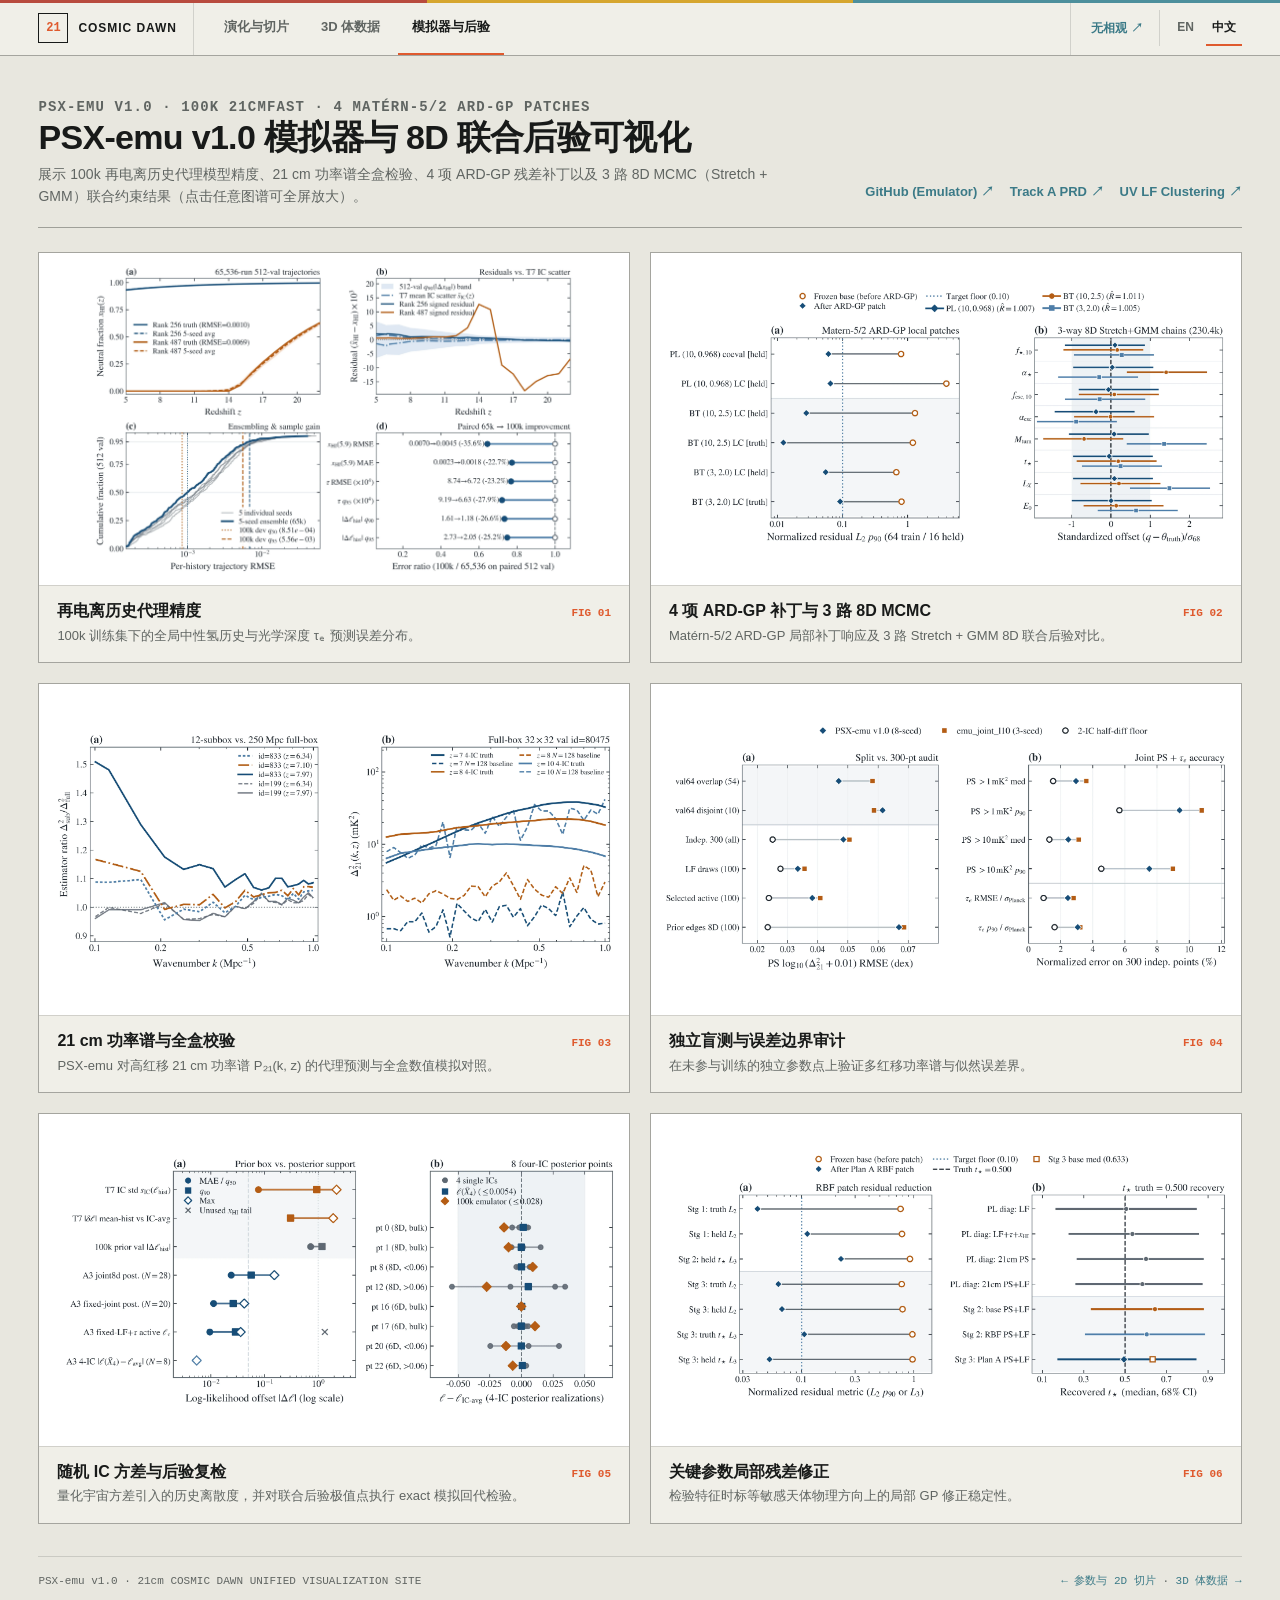
==== commit 86fe51b3: "Unify visual shell, keep visualization-only views, and enable fast lazy loading" ====
--- a/emulator/index.html
+++ b/emulator/index.html
@@ -1,56 +1,148 @@
-<!doctype html><html lang="zh-CN"><head><meta charset="utf-8"><meta name="viewport" content="width=device-width,initial-scale=1"><title>PSX-emu v1.0 · Reionization &amp; 21 cm Emulator</title><link rel="stylesheet" href="styles.css?v=psxemu-v1-20261127"><script>if (new URLSearchParams(location.search).get("embed") === "1") document.documentElement.classList.add("is-embedded");</script></head><body id="top">
-  <aside class="portal-strip" aria-label="21cm Unified Portal">
-    <span class="portal-strip-brand">21cm COSMIC DAWN</span>
-    <nav class="portal-strip-links" aria-label="21cm views">
-      <a href="../index.html">Parameter &amp; 2D Slices</a>
-      <a href="../portal/cavity.html">3D Volume</a>
-      <span aria-current="page">PSX-emu v1.0</span>
+<!doctype html>
+<html lang="zh-CN">
+<head>
+  <meta charset="utf-8">
+  <meta name="viewport" content="width=device-width,initial-scale=1">
+  <title>PSX-emu v1.0 · 21 cm 模拟器与后验可视化</title>
+  <link rel="stylesheet" href="../unified-shell.css?v=20261127">
+  <link rel="stylesheet" href="./styles.css?v=20261127">
+  <script>if (new URLSearchParams(location.search).get("embed") === "1") document.documentElement.classList.add("is-embedded");</script>
+</head>
+<body>
+  <header class="site-header">
+    <a class="site-brand" href="../index.html"><span class="site-brand-mark">21</span><span class="site-brand-text">COSMIC DAWN</span></a>
+    <nav class="site-nav" aria-label="21cm 统一视图">
+      <a href="../index.html" data-zh="演化与切片" data-en="Evolution &amp; Slices">演化与切片</a>
+      <a href="../portal/cavity.html" data-zh="3D 体数据" data-en="3D Volume">3D 体数据</a>
+      <a href="./index.html" aria-current="page" data-zh="模拟器与后验" data-en="PSX-emu &amp; Posteriors">模拟器与后验</a>
     </nav>
-    <div class="language-switch portal-lang" role="group" aria-label="Interface language"><button type="button" data-language="en" aria-pressed="false">EN</button><button type="button" data-language="zh" aria-pressed="true">中文</button></div>
-  </aside>
+    <div class="site-actions">
+      <a class="site-home-link" href="https://formless-observatory.wuxiangguan.workers.dev/research/21cmfast-parameter-atlas" data-zh="无相观 ↗" data-en="Observatory ↗">无相观 ↗</a>
+      <div class="site-lang" role="group" aria-label="Language switch">
+        <button type="button" data-language="en" aria-pressed="false">EN</button>
+        <button type="button" data-language="zh" aria-pressed="true">中文</button>
+      </div>
+    </div>
+  </header>
 
-<main class="content-shell">
-<section class="mission-hero" aria-labelledby="hero-title">
-  <div class="hero-copy">
-    <p class="technical-label">PSX-emu v1.0 · TRACK B RELEASE / 100k SAMPLES · 4 ARD-GP PATCHES</p>
-    <h1 id="hero-title"><span>PSX-emu</span><span>REIONIZATION</span><span class="accent">v1.0.</span></h1>
-    <p class="hero-intro">基于 100k 组 21cmFAST 模拟样本构建的再电离历史与 21 cm 功率谱模拟器，配备 4 项 Matérn-5/2 ARD-GP 残差补丁，并已完成 3 路 8D MCMC（Stretch + GMM）对照与高红移 UV LF 聚集分析。</p>
-    <div class="hero-actions">
-      <a class="system-action" href="../joint-repaired.html"><b>8D MCMC 诊断图谱</b><span>↗</span></a>
-      <a class="system-action" href="https://github.com/HainaHuang729/21cm-reionization-emulator" target="_blank" rel="noopener"><b>PSX-emu 代码与论文</b><span>↗</span></a>
-      <a class="system-action" href="https://github.com/HainaHuang729/early-galaxies-reionization-bt" target="_blank" rel="noopener"><b>Track A 论文</b><span>↗</span></a>
-      <a class="system-action" href="https://github.com/HainaHuang729/uvlf-clustering-bt" target="_blank" rel="noopener"><b>UV LF 聚集分析</b><span>↗</span></a>
+  <main class="emu-main">
+    <section class="emu-intro" aria-labelledby="emu-title">
+      <div>
+        <p class="emu-kicker">PSX-emu v1.0 · 100k 21cmFAST · 4 MATÉRN-5/2 ARD-GP PATCHES</p>
+        <h1 id="emu-title" data-zh="PSX-emu v1.0 模拟器与 8D 联合后验可视化" data-en="PSX-emu v1.0 Emulator &amp; 8D Posterior Visuals">PSX-emu v1.0 模拟器与 8D 联合后验可视化</h1>
+        <p data-zh="展示 100k 再电离历史代理模型精度、21 cm 功率谱全盒检验、4 项 ARD-GP 残差补丁以及 3 路 8D MCMC（Stretch + GMM）联合约束结果（点击任意图谱可全屏放大）。" data-en="Visual summary of 100k reionization-history emulation, full-box 21 cm power-spectrum validation, 4 Matérn-5/2 ARD-GP patches, and 3-way 8D Stretch+GMM MCMC posteriors (click any figure to enlarge).">展示 100k 再电离历史代理模型精度、21 cm 功率谱全盒检验、4 项 ARD-GP 残差补丁以及 3 路 8D MCMC（Stretch + GMM）联合约束结果（点击任意图谱可全屏放大）。</p>
+      </div>
+      <div class="emu-links">
+        <a href="https://github.com/HainaHuang729/21cm-reionization-emulator" target="_blank" rel="noopener">GitHub (Emulator) ↗</a>
+        <a href="https://github.com/HainaHuang729/early-galaxies-reionization-bt" target="_blank" rel="noopener">Track A PRD ↗</a>
+        <a href="https://github.com/HainaHuang729/uvlf-clustering-bt" target="_blank" rel="noopener">UV LF Clustering ↗</a>
+      </div>
+    </section>
+
+    <section class="emu-grid" aria-label="PSX-emu v1.0 figures">
+      <figure class="emu-card">
+        <button class="emu-thumb" type="button" data-zoom="./figures/fig1_history_accuracy.webp" data-zh="01 · 100k 再电离历史代理精度" data-en="01 · 100k Reionization History Accuracy">
+          <img src="./figures/fig1_history_accuracy.webp" alt="100k reionization history accuracy" width="1600" height="1029" loading="eager" decoding="async">
+        </button>
+        <figcaption class="emu-caption">
+          <div class="emu-caption-head"><h2 data-zh="再电离历史代理精度" data-en="Reionization History Accuracy">再电离历史代理精度</h2><span class="emu-caption-num">FIG 01</span></div>
+          <p data-zh="100k 训练集下的全局中性氢历史与光学深度 τₑ 预测误差分布。" data-en="Validation accuracy across global neutral-hydrogen histories and optical depth τₑ.">100k 训练集下的全局中性氢历史与光学深度 τₑ 预测误差分布。</p>
+        </figcaption>
+      </figure>
+
+      <figure class="emu-card">
+        <button class="emu-thumb" type="button" data-zoom="./figures/fig8_ard_gp_and_threeway_gmm.webp" data-zh="02 · 4 项 ARD-GP 补丁与 3 路 8D MCMC 链" data-en="02 · 4 ARD-GP Patches &amp; 3-Way 8D MCMC Chains">
+          <img src="./figures/fig8_ard_gp_and_threeway_gmm.webp" alt="4 ARD-GP patches and 3-way 8D Stretch+GMM MCMC" width="1600" height="772" loading="eager" decoding="async">
+        </button>
+        <figcaption class="emu-caption">
+          <div class="emu-caption-head"><h2 data-zh="4 项 ARD-GP 补丁与 3 路 8D MCMC" data-en="4 ARD-GP Patches &amp; 3-Way 8D MCMC">4 项 ARD-GP 补丁与 3 路 8D MCMC</h2><span class="emu-caption-num">FIG 02</span></div>
+          <p data-zh="Matérn-5/2 ARD-GP 局部补丁响应及 3 路 Stretch + GMM 8D 联合后验对比。" data-en="Matérn-5/2 ARD-GP local correction patches and 3-way 8D Stretch+GMM posterior chains.">Matérn-5/2 ARD-GP 局部补丁响应及 3 路 Stretch + GMM 8D 联合后验对比。</p>
+        </figcaption>
+      </figure>
+
+      <figure class="emu-card">
+        <button class="emu-thumb" type="button" data-zoom="./figures/fig5_ps_estimator_and_fullbox.webp" data-zh="03 · 21 cm 功率谱预测与全盒实测对比" data-en="03 · 21 cm Power Spectrum vs Full Box">
+          <img src="./figures/fig5_ps_estimator_and_fullbox.webp" alt="21 cm power spectrum estimator vs full-box simulations" width="1600" height="724" loading="lazy" decoding="async">
+        </button>
+        <figcaption class="emu-caption">
+          <div class="emu-caption-head"><h2 data-zh="21 cm 功率谱与全盒校验" data-en="21 cm Power Spectrum &amp; Full-Box Check">21 cm 功率谱与全盒校验</h2><span class="emu-caption-num">FIG 03</span></div>
+          <p data-zh="PSX-emu 对高红移 21 cm 功率谱 P₂₁(k, z) 的代理预测与全盒数值模拟对照。" data-en="Emulated 21 cm power spectra P₂₁(k, z) cross-checked against full-box 21cmFAST runs.">PSX-emu 对高红移 21 cm 功率谱 P₂₁(k, z) 的代理预测与全盒数值模拟对照。</p>
+        </figcaption>
+      </figure>
+
+      <figure class="emu-card">
+        <button class="emu-thumb" type="button" data-zoom="./figures/fig6_psx_independent_audit.webp" data-zh="04 · PSX 独立盲测与外样本审计" data-en="04 · PSX Independent Out-of-Sample Audit">
+          <img src="./figures/fig6_psx_independent_audit.webp" alt="PSX independent out-of-sample audit" width="1600" height="752" loading="lazy" decoding="async">
+        </button>
+        <figcaption class="emu-caption">
+          <div class="emu-caption-head"><h2 data-zh="独立盲测与误差边界审计" data-en="Independent Audit &amp; Error Bounds">独立盲测与误差边界审计</h2><span class="emu-caption-num">FIG 04</span></div>
+          <p data-zh="在未参与训练的独立参数点上验证多红移功率谱与似然误差界。" data-en="Multi-redshift power-spectrum residuals evaluated on held-out independent test runs.">在未参与训练的独立参数点上验证多红移功率谱与似然误差界。</p>
+        </figcaption>
+      </figure>
+
+      <figure class="emu-card">
+        <button class="emu-thumb" type="button" data-zoom="./figures/fig3_ic_and_posterior_val.webp" data-zh="05 · 随机 IC 方差与后验样本验证" data-en="05 · Random IC Variance &amp; Posterior Validation">
+          <img src="./figures/fig3_ic_and_posterior_val.webp" alt="Random IC variance and posterior validation" width="1600" height="762" loading="lazy" decoding="async">
+        </button>
+        <figcaption class="emu-caption">
+          <div class="emu-caption-head"><h2 data-zh="随机 IC 方差与后验复检" data-en="Random IC Variance &amp; Posterior Check">随机 IC 方差与后验复检</h2><span class="emu-caption-num">FIG 05</span></div>
+          <p data-zh="量化宇宙方差引入的历史离散度，并对联合后验极值点执行 exact 模拟回代检验。" data-en="Cosmic-variance spread across random seeds paired with exact forward validation of posterior draws.">量化宇宙方差引入的历史离散度，并对联合后验极值点执行 exact 模拟回代检验。</p>
+        </figcaption>
+      </figure>
+
+      <figure class="emu-card">
+        <button class="emu-thumb" type="button" data-zoom="./figures/fig7_tstar_local_correction.webp" data-zh="06 · t⋆ 局部残差修正响应" data-en="06 · Local Residual Correction Across t⋆">
+          <img src="./figures/fig7_tstar_local_correction.webp" alt="Local residual correction across t_star" width="1600" height="752" loading="lazy" decoding="async">
+        </button>
+        <figcaption class="emu-caption">
+          <div class="emu-caption-head"><h2 data-zh="关键参数局部残差修正" data-en="Local Parameter Residual Correction">关键参数局部残差修正</h2><span class="emu-caption-num">FIG 06</span></div>
+          <p data-zh="检验特征时标等敏感天体物理方向上的局部 GP 修正稳定性。" data-en="Local GP correction behavior across sensitive astrophysical timescale directions.">检验特征时标等敏感天体物理方向上的局部 GP 修正稳定性。</p>
+        </figcaption>
+      </figure>
+    </section>
+
+    <footer class="emu-footer">
+      <span>PSX-emu v1.0 · 21cm COSMIC DAWN UNIFIED VISUALIZATION SITE</span>
+      <span><a href="../index.html" data-zh="← 参数与 2D 切片" data-en="← Parameters &amp; 2D Slices">← 参数与 2D 切片</a> · <a href="../portal/cavity.html" data-zh="3D 体数据 →" data-en="3D Volume →">3D 体数据 →</a></span>
+    </footer>
+  </main>
+
+  <dialog id="emu-lightbox" class="emu-lightbox" aria-label="Full-resolution figure">
+    <div class="emu-lightbox-bar">
+      <strong id="emu-lightbox-title">Figure</strong>
+      <button type="button" class="emu-lightbox-close" id="emu-lightbox-close">关闭 / Close ✕</button>
     </div>
-  </div>
-  <aside class="hero-instrument" aria-label="PSX-emu v1.0 pipeline summary">
-    <div class="instrument-heading"><span>PSX-emu v1.0 / PRODUCTION</span><span>10D → HISTORY + P(k,z)</span></div>
-    <svg class="pipeline-diagram" viewBox="0 0 550 270" role="img" aria-labelledby="pipeline-title"><title id="pipeline-title">Parameters to reionization history, 21 cm power spectrum, and 8D MCMC</title><defs><marker id="arrow" markerWidth="8" markerHeight="8" refX="7" refY="4" orient="auto"><path d="M0 0L8 4L0 8" fill="#4d8f9c"/></marker></defs><rect class="box" x="24" y="42" width="144" height="86"/><text class="secondary" x="38" y="66">INPUT / 10D</text><text class="main" x="38" y="98">θ + kₚ, mₛ</text><path class="line" d="M168 85H234" marker-end="url(#arrow)"/><rect class="box" x="238" y="42" width="286" height="86"/><text class="secondary" x="254" y="66">100k SURROGATE + 4 ARD-GP</text><text class="main orange" x="254" y="98">xHI(z) + P₂₁(k,z)</text><path class="line" d="M382 129V167M382 167H302V193M382 167H476V193" marker-end="url(#arrow)"/><path class="line" d="M302 167V193" marker-end="url(#arrow)"/><text class="secondary" x="267" y="217">τₑ + xHI + UV LF</text><text class="secondary" x="414" y="217">HERA / 8D MCMC</text><text class="secondary" x="24" y="252">STRETCH + GMM / 3-WAY VERIFIED</text></svg>
-    <dl class="mission-metadata"><div><dt>TRAIN SAMPLES</dt><dd>100,000</dd></div><div><dt>ARD-GP PATCHES</dt><dd>4</dd></div><div><dt>MCMC VERIFIED</dt><dd>8D 3-WAY</dd></div><div><dt>STATUS</dt><dd>RELEASED</dd></div></dl>
-  </aside>
-</section>
+    <img id="emu-lightbox-img" class="emu-lightbox-img" src="" alt="">
+  </dialog>
 
-<section class="system-module" id="release-highlights">
-  <div class="section-heading"><span class="section-index">01</span><div><h2>PSX-emu v1.0 核心结果与模型组件</h2><p>SURROGATE ARCHITECTURE / 4 MATÉRN-5/2 ARD-GP PATCHES / 8D MCMC</p></div></div>
-  <div class="work-grid">
-    <article><h3>100k 参数空间覆盖</h3><p>基于 Random-IC 物理框架完成 100k 组 21cmFAST 训练模拟与独立验证集，覆盖 10 维天体物理与破幂律原初功率谱参数（kₚ, mₛ）。</p></article>
-    <article><h3>4 项 ARD-GP 残差补丁</h3><p>针对神经网络残差耦合 4 组 Matérn-5/2 ARD-GP 局部误差修正器，将物理约束与观测似然评估收敛到亚百分位误差区间。</p></article>
-    <article><h3>3 路 8D MCMC 对照</h3><p>使用 Stretch + GMM 采样器完成 8D 联合似然（UV LF + τₑ + xHI + HERA 上限）三路交叉检验，并与高红移 UV LF 聚集分析（uvlf-clustering-bt）互相印证。</p></article>
-  </div>
-</section>
-
-<details class="legacy-archive">
-  <summary>历史开发波次与早期验证快照（2026-10 开发归档） / Historical Development Waves (Oct 2026 Archive)</summary>
-  <p class="snapshot-line"><strong data-i18n="snapshot">历史开发快照</strong> / <time id="updated">—</time> HKT · <span data-i18n="snapshotNote">以下保留 2026 年 10 月开发波次与早期间隔检查记录，现已由上方 PSX-emu v1.0 替代。</span></p><div id="error" class="load-error" role="alert" hidden></div>
-  <section class="system-module" id="work-status"><div class="section-heading"><span class="section-index">A0</span><div><h2 data-i18n="workTitle">早期波次状态</h2><p>OCTOBER 2026 ARCHIVED SNAPSHOT</p></div></div><aside id="transition-banner" class="ms-warning" hidden><strong id="transition-title"></strong><p id="transition-text"></p></aside><div class="work-grid"><article><h3 data-i18n="completedTitle">已完成</h3><ul id="completed-work"></ul></article><article><h3 data-i18n="activeTitle">进行中</h3><ul id="active-work"></ul></article><article><h3 data-i18n="pendingTitle">未完成</h3><ul id="pending-work"></ul></article></div><p class="data-caption" id="learning-status"></p></section>
-  <section class="system-module" id="production"><div class="section-heading"><span class="section-index">A1</span><div><h2 data-i18n="dataTitle">Exact 数据生产历史快照</h2><p>QUALIFIED HISTORIES / FROZEN TARGET / RESUMABLE WAVES</p></div></div><div class="cp-grid"><article><span class="metric-label"><span id="train-label">TRAIN / V2</span></span><strong class="metric-count"><span id="train">—</span> <small id="train-goal">/ 100,000</small></strong><progress id="trainbar" value="0" max="100000" aria-label="Train progress"></progress><div id="trainfraction" class="metric-completion">—</div><p data-i18n="trainNote">包含保留的 v1 Train；classifier-negative histories 全部保留。</p></article><article><span class="metric-label"><span id="val-label">VALIDATION / V2</span></span><strong class="metric-count"><span id="validation">—</span> <small id="val-goal">/ 10,000</small></strong><progress id="valbar" value="0" max="10000" aria-label="Validation progress"></progress><div id="valfraction" class="metric-completion">—</div><p data-i18n="valNote">独立参数设计；v1 的 512 条 benchmark 另行保留。</p></article></div><div class="resource-grid"><div><h3 data-i18n="resourceTitle">执行与资源</h3><div class="table-wrap"><table><tbody id="resources"></tbody></table></div></div><div><h3 data-i18n="qualifiedTitle">可追溯的合格历史</h3><p class="fact-number" id="positive-fraction">—</p><p class="data-caption" data-i18n="positiveNote">Train classifier-positive fraction，使用原插值得到的 xHI(5.9) &lt; 0.31。</p></div></div></section>
-  <section class="system-module" id="data-analysis"><div class="section-heading"><span class="section-index">A2</span><div><h2>随机 IC 早期数据分析</h2><p>FROZEN SNAPSHOT / 9,094 TRAIN</p></div></div><p>3,372 positive · 5,722 negative · cut ±0.01: 24 samples.</p><p><a class="system-action" href="random-ic-analysis.html"><b>查看早期分析图表</b><span>↗</span></a></p></section>
-  <section class="system-module" id="random-development" hidden><p id="random-dev-status"></p><p id="random-dev-counts"></p><p id="random-dev-classifier"></p><table><tbody id="random-dev-models"></tbody></table><p id="random-dev-note"></p></section>
-  <section class="system-module" id="model-followup" hidden><p id="model-followup-status"></p><p id="model-followup-diagnosis"></p><p id="model-followup-counts"></p><p id="model-followup-initialization"></p><table><tbody id="model-followup-models"></tbody></table><p id="model-followup-note"></p></section>
-  <section class="system-module" id="random-learning-curves"><div class="section-heading"><span class="section-index">A3</span><div><h2>随机 IC 早期学习曲线</h2><p>10K / 16K / 26K SNAPSHOT</p></div></div><figure><a href="learning_curves/error_vs_training_size.png"><img src="learning_curves/error_vs_training_size.png" alt="Validation errors versus total training histories" loading="lazy" style="width:100%;height:auto"></a><figcaption><a href="learning_curves/error_vs_training_size.pdf">下载PDF / DOWNLOAD PDF</a></figcaption></figure><figure><a href="learning_curves/training_validation_epochs.png"><img src="learning_curves/training_validation_epochs.png" alt="Training and validation MSE versus epoch" loading="lazy" style="width:100%;height:auto"></a><figcaption><a href="learning_curves/training_validation_epochs.pdf">下载PDF / DOWNLOAD PDF</a></figcaption></figure></section>
-  <section class="system-module" id="mcmc-development" hidden><p id="mcmc-dev-status"></p><p id="mcmc-dev-gates"></p><p id="mcmc-dev-validation"></p><p id="mcmc-dev-scope"></p></section>
-  <section class="system-module" id="models-section"><div class="section-heading"><span class="section-index">A4</span><div><h2 data-i18n="modelTitle">早期 Fixed-IC 验证</h2><p>HISTORICAL BENCHMARK</p></div></div><p id="classifier" class="data-caption">—</p><div class="table-wrap"><table><thead><tr><th data-i18n="modelColumn">HISTORY 模型</th><th data-i18n="scopeColumn">验证范围</th><th>RMSE q95</th><th>|Δτ| q90</th></tr></thead><tbody id="models"></tbody></table></div></section>
-  <section class="system-module" id="science"><div class="section-heading"><span class="section-index">A5</span><div><h2 data-i18n="scienceTitle">科学契约与哈希记录</h2></div></div><p class="data-caption">SELECTED NATIVE SHA256<br><code id="native">—</code></p></section>
-</details>
-
-<footer class="page-footer"><span>PSX-emu v1.0 / 21cm COSMIC DAWN UNIFIED SITE</span><span><a href="https://github.com/HainaHuang729/21cm-reionization-emulator" target="_blank" rel="noopener">模拟器仓库 ↗</a> · <a href="../index.html">返回参数与 2D 切片图谱 ↗</a></span></footer>
-</main><script src="app.js?v=atlas-20261006"></script></body></html>
+  <script>
+    (() => {
+      const dialog = document.getElementById('emu-lightbox');
+      const dlgImg = document.getElementById('emu-lightbox-img');
+      const dlgTitle = document.getElementById('emu-lightbox-title');
+      let lang = localStorage.getItem('21cm-atlas-language') === 'en' ? 'en' : 'zh';
+      const applyLang = (next) => {
+        lang = next === 'en' ? 'en' : 'zh';
+        try { localStorage.setItem('21cm-atlas-language', lang); } catch {}
+        document.documentElement.lang = lang === 'en' ? 'en' : 'zh-CN';
+        document.querySelectorAll('[data-language]').forEach(b => b.setAttribute('aria-pressed', String(b.dataset.language === lang)));
+        document.querySelectorAll('[data-zh]').forEach(el => {
+          const val = lang === 'en' ? el.dataset.en : el.dataset.zh;
+          if (val && el.tagName !== 'BUTTON') el.textContent = val;
+          else if (val && el.classList.contains('emu-thumb') === false) el.textContent = val;
+        });
+      };
+      document.querySelectorAll('[data-language]').forEach(b => b.addEventListener('click', () => applyLang(b.dataset.language)));
+      document.querySelectorAll('[data-zoom]').forEach(btn => btn.addEventListener('click', () => {
+        dlgImg.src = btn.dataset.zoom;
+        dlgTitle.textContent = lang === 'en' ? btn.dataset.en : btn.dataset.zh;
+        dlgImg.alt = dlgTitle.textContent;
+        dialog.showModal();
+      }));
+      document.getElementById('emu-lightbox-close').addEventListener('click', () => dialog.close());
+      dialog.addEventListener('click', e => { if (e.target === dialog) dialog.close(); });
+      applyLang(lang);
+    })();
+  </script>
+</body>
+</html>
--- a/unified-shell.css
+++ b/unified-shell.css
@@ -0,0 +1,182 @@
+/* Shared top shell and color tokens across all three 21 cm visualization views */
+:root {
+  --site-bg: #e8e7df;
+  --site-surface: #f0efe8;
+  --site-raised: #f5f4ed;
+  --site-ink: #181a19;
+  --site-muted: #606562;
+  --site-line: rgba(24, 26, 25, 0.14);
+  --site-line-strong: rgba(24, 26, 25, 0.35);
+  --site-accent: #3b7a87;
+  --site-orange: #df5a2e;
+  --site-red: #b84b3e;
+  --site-yellow: #d6a62e;
+  --site-tricolor: linear-gradient(90deg, var(--site-red) 0 33.333%, var(--site-yellow) 33.333% 66.666%, #4d8f9c 66.666% 100%);
+  --site-font-display: "Avenir Next", "Century Gothic", Futura, "Helvetica Neue", Arial, "Noto Sans CJK SC", "Microsoft YaHei", "PingFang SC", sans-serif;
+  --site-font-body: Inter, "Helvetica Neue", Helvetica, Arial, "Noto Sans CJK SC", "Microsoft YaHei", "PingFang SC", sans-serif;
+  --site-font-mono: "IBM Plex Mono", "JetBrains Mono", Consolas, monospace;
+}
+
+.site-header {
+  position: sticky;
+  top: 0;
+  z-index: 40;
+  min-height: 56px;
+  padding: 0 clamp(16px, 3vw, 44px);
+  display: grid;
+  grid-template-columns: auto 1fr auto;
+  align-items: stretch;
+  gap: 16px;
+  background: var(--site-surface);
+  border-bottom: 1px solid var(--site-line-strong);
+  color: var(--site-ink);
+  font-family: var(--site-font-body);
+}
+
+.site-header::before {
+  content: "";
+  position: absolute;
+  inset: 0 0 auto;
+  height: 3px;
+  background: var(--site-tricolor);
+}
+
+.site-brand {
+  display: inline-flex;
+  align-items: center;
+  gap: 10px;
+  text-decoration: none;
+  color: inherit;
+  padding-right: 16px;
+  border-right: 1px solid var(--site-line);
+}
+
+.site-brand-mark {
+  display: grid;
+  place-items: center;
+  width: 30px;
+  height: 30px;
+  border: 1px solid var(--site-ink);
+  color: var(--site-orange);
+  font: 700 12px/1 var(--site-font-mono);
+}
+
+.site-brand-text {
+  font: 700 12px/1 var(--site-font-display);
+  letter-spacing: 0.08em;
+  white-space: nowrap;
+}
+
+.site-nav {
+  display: flex;
+  align-items: stretch;
+  gap: 4px;
+  overflow-x: auto;
+  scrollbar-width: none;
+}
+
+.site-nav::-webkit-scrollbar {
+  display: none;
+}
+
+.site-nav a {
+  display: inline-flex;
+  align-items: center;
+  padding: 0 14px;
+  font: 600 13px/1 var(--site-font-display);
+  color: var(--site-muted);
+  text-decoration: none;
+  border-bottom: 2px solid transparent;
+  white-space: nowrap;
+  transition: color 0.15s ease, border-color 0.15s ease;
+}
+
+.site-nav a:hover {
+  color: var(--site-ink);
+}
+
+.site-nav a[aria-current="page"] {
+  color: var(--site-ink);
+  border-bottom-color: var(--site-orange);
+}
+
+.site-actions {
+  display: flex;
+  align-items: center;
+  gap: 10px;
+  padding-left: 14px;
+  border-left: 1px solid var(--site-line);
+}
+
+.site-home-link {
+  font: 600 12px/1 var(--site-font-body);
+  color: var(--site-accent);
+  text-decoration: none;
+  white-space: nowrap;
+  padding: 8px 6px;
+}
+
+.site-home-link:hover {
+  text-decoration: underline;
+}
+
+.site-lang {
+  display: inline-flex;
+  align-items: center;
+  gap: 2px;
+  border-left: 1px solid var(--site-line);
+  padding-left: 8px;
+}
+
+.site-lang button {
+  background: transparent;
+  border: 0;
+  border-bottom: 2px solid transparent;
+  cursor: pointer;
+  min-height: 36px;
+  min-width: 36px;
+  padding: 4px 6px;
+  font: 700 12px/1 var(--site-font-body);
+  color: var(--site-muted);
+}
+
+.site-lang button[aria-pressed="true"] {
+  color: var(--site-ink);
+  border-bottom-color: var(--site-orange);
+}
+
+html.is-embedded .site-header {
+  display: none !important;
+}
+
+@media (max-width: 760px) {
+  .site-header {
+    grid-template-columns: 1fr auto;
+    padding: 0 14px;
+    gap: 8px;
+  }
+  .site-brand {
+    border-right: 0;
+    padding-right: 0;
+    min-height: 48px;
+  }
+  .site-nav {
+    grid-column: 1 / -1;
+    grid-row: 2;
+    min-height: 44px;
+    border-top: 1px solid var(--site-line);
+    justify-content: space-between;
+  }
+  .site-nav a {
+    flex: 1;
+    justify-content: center;
+    padding: 0 8px;
+    font-size: 12px;
+  }
+  .site-actions {
+    grid-column: 2;
+    grid-row: 1;
+    border-left: 0;
+    padding-left: 0;
+  }
+}
--- a/emulator/styles.css
+++ b/emulator/styles.css
@@ -1,29 +1,41 @@
-@font-face{font-family:"BT Atlas SC";src:url("fonts/btemu-sc.ttf") format("truetype");font-weight:400;font-style:normal;font-display:swap}
-/* Signal Atlas visual tokens and MCMC diagnostic-page conventions. */
-:root{color-scheme:light;--background:#e8e7df;--surface:#f0efe8;--surface-raised:#f5f4ed;--ink:#181a19;--ink-secondary:#686b67;--ink-muted:#90918c;--line:rgba(24,26,25,.16);--line-strong:rgba(24,26,25,.45);--orange:#df5a2e;--cyan:#4d8f9c;--red:#b84b3e;--yellow:#d6a62e;--tricolor:linear-gradient(90deg,var(--red) 0 33.333%,var(--yellow) 33.333% 66.666%,var(--cyan) 66.666% 100%);--font-display:"Avenir Next","Century Gothic",Futura,"Helvetica Neue",Arial,"BT Atlas SC","Noto Sans CJK SC","Microsoft YaHei",sans-serif;--font-body:Inter,"Helvetica Neue",Helvetica,Arial,"BT Atlas SC","Noto Sans CJK SC","Microsoft YaHei",sans-serif;--font-mono:"IBM Plex Mono","JetBrains Mono",Consolas,"BT Atlas SC","Noto Sans CJK SC",monospace;--page-pad:clamp(20px,3.2vw,52px)}
-*{box-sizing:border-box}html{min-width:320px;scroll-behavior:smooth;scroll-padding-top:20px}body{margin:0;background:var(--background);color:var(--ink);font:16px/1.65 var(--font-body)}a{color:inherit;text-decoration:none}button{font:inherit}button,a{touch-action:manipulation}button:focus-visible,a:focus-visible,summary:focus-visible{outline:2px solid var(--orange);outline-offset:4px}::selection{background:var(--orange);color:var(--surface)}[hidden]{display:none!important}
-.system-header{min-height:78px;padding:0 var(--page-pad);display:grid;grid-template-columns:minmax(220px,1fr) auto minmax(230px,1fr);align-items:stretch;background:var(--surface);border-bottom:1px solid var(--line-strong);position:relative}.system-header::before{content:"";position:absolute;inset:0 0 auto;height:4px;background:var(--tricolor)}.system-identity{display:flex;align-items:center;gap:13px}.identity-mark{width:37px;height:37px;display:grid;place-items:center;border:1px solid var(--ink);color:var(--orange);font:700 14px var(--font-mono)}.system-identity>span:last-child{display:grid;gap:3px}.system-identity b{font:700 13px var(--font-display);letter-spacing:.08em}.system-identity small{color:var(--ink-muted);font:9px var(--font-mono);letter-spacing:.1em}.system-navigation{display:flex;border-left:1px solid var(--line);border-right:1px solid var(--line)}.system-navigation a{display:flex;align-items:center;gap:8px;padding:0 20px;border-right:1px solid var(--line);font:700 11px var(--font-display);letter-spacing:.04em}.system-navigation a:last-child{border-right:0}.system-navigation a span{font:9px var(--font-mono);color:var(--ink-muted)}.system-navigation a:hover{background:var(--background);color:var(--orange)}.system-register{display:flex;justify-self:end;align-items:stretch}.language-switch{display:flex;align-items:center;padding:0 10px;gap:2px;border-left:1px solid var(--line)}.language-switch button{background:transparent;border:0;border-bottom:2px solid transparent;cursor:pointer;min-height:38px;min-width:42px;padding:6px;font:700 12px var(--font-body);color:var(--ink-secondary)}.language-switch button[aria-pressed=true]{border-bottom-color:var(--orange);color:var(--ink)}.revision-tag{display:grid;align-content:center;gap:2px;padding:0 18px;border-left:1px solid var(--line);font:10px var(--font-mono)}.revision-tag small{color:var(--ink-muted)}
-.content-shell{max-width:1560px;margin:auto;padding:0 var(--page-pad)}.technical-label{font:10px/1.6 var(--font-mono);letter-spacing:.1em;color:var(--ink-secondary);text-transform:uppercase}.mission-hero{display:grid;grid-template-columns:1.05fr 1fr;gap:clamp(24px,4vw,64px);padding:clamp(36px,6vw,80px) 0 40px;border-bottom:1px solid var(--line-strong);align-items:center}.hero-copy h1{margin:20px 0;font:800 clamp(44px,5.8vw,84px)/1.02 var(--font-display);letter-spacing:-.05em}.hero-copy h1 span{display:block}.hero-copy h1 .accent{color:var(--orange)}.hero-intro{max-width:620px;font-size:15px;color:var(--ink-secondary)}.hero-actions{display:flex;gap:22px;flex-wrap:wrap;margin-top:28px}.system-action{display:inline-flex;align-items:center;gap:18px;border-bottom:1px solid var(--orange);padding:8px 0;font:700 12px var(--font-body)}.hero-instrument{background:var(--surface);border:1px solid var(--line-strong)}.instrument-heading{display:flex;justify-content:space-between;gap:10px;padding:15px 20px;border-bottom:1px solid var(--line);font:9px var(--font-mono);letter-spacing:.08em}.pipeline-diagram{width:100%;height:auto;display:block;padding:12px}.pipeline-diagram text{font-family:var(--font-mono);fill:var(--ink)}.pipeline-diagram .secondary{fill:var(--ink-secondary);font-size:11px}.pipeline-diagram .main{font-size:22px;font-weight:700}.pipeline-diagram .box{fill:var(--surface-raised);stroke:var(--line-strong)}.pipeline-diagram .orange{fill:var(--orange)}.pipeline-diagram .line{stroke:var(--cyan);fill:none;stroke-width:1.5}.mission-metadata{display:grid;grid-template-columns:repeat(4,1fr);margin:0;border-top:1px solid var(--line)}.mission-metadata div{padding:15px 12px;border-right:1px solid var(--line)}.mission-metadata div:last-child{border-right:0}.mission-metadata dt{font:8px/1.5 var(--font-mono);color:var(--ink-secondary)}.mission-metadata dd{margin:4px 0 0;font:700 17px var(--font-display)}.snapshot-line{margin:20px 0;font:10px/1.8 var(--font-mono);color:var(--ink-secondary);overflow-wrap:anywhere}.snapshot-line strong{color:var(--cyan)}
-.system-module{margin-top:28px;background:var(--surface-raised);border:1px solid var(--line);padding:clamp(18px,2.5vw,34px)}.section-heading{display:flex;align-items:flex-start;gap:16px;padding-bottom:20px;border-bottom:1px solid var(--line)}.section-index{font:12px var(--font-mono);color:var(--orange);padding-top:8px}.section-heading h2{margin:0;font:700 clamp(20px,2.2vw,28px)/1.25 var(--font-display);letter-spacing:-.02em}.section-heading p{margin:7px 0 0;font:9px/1.8 var(--font-mono);letter-spacing:.07em;color:var(--ink-secondary)}.cp-grid{display:grid;grid-template-columns:1fr 1fr;gap:16px;margin:22px 0}.cp-grid article{padding:22px;background:#edf4f5;border-top:2px solid #346977;min-width:0}.metric-label{font:10px var(--font-mono);letter-spacing:.1em;color:#346977}.metric-count{display:block;margin:14px 0 12px;font:550 clamp(30px,3.8vw,48px)/1.2 var(--font-display);font-variant-numeric:tabular-nums}.metric-count small{font:12px var(--font-mono);color:var(--ink-secondary);letter-spacing:0}.cp-grid progress{width:100%;height:5px;accent-color:#346977;display:block}.cp-grid p{font-size:12px;color:var(--ink-secondary);margin:12px 0 0}.metric-completion{font:10px var(--font-mono);color:#346977;margin-top:10px}.data-caption{font-size:12px;line-height:1.8;color:var(--ink-secondary)}.table-wrap{overflow-x:auto;margin:18px 0}table{width:100%;border-collapse:collapse;font-size:13px;font-variant-numeric:tabular-nums}th,td{text-align:left;padding:13px 12px;border-bottom:1px solid var(--line);vertical-align:top}th{font:10px var(--font-mono);color:var(--ink-secondary);letter-spacing:.04em}th:first-child,td:first-child{padding-left:0}.resource-grid{display:grid;grid-template-columns:1fr 1fr;gap:30px}.resource-grid>div+div{border-left:1px solid var(--line);padding-left:30px}.resource-grid h3{font:700 15px var(--font-display);margin:20px 0 5px}.fact-number{font:600 35px var(--font-display);color:var(--cyan);letter-spacing:-.02em}.ms-warning{margin-top:24px;border:1px solid var(--line-strong);border-left:5px solid var(--orange);padding:20px 24px;background:var(--surface)}.ms-warning strong{font:700 12px/1.7 var(--font-mono);color:var(--orange)}.ms-warning p{font-size:13px;margin:8px 0 0}.model-summary{margin-top:22px;font-size:14px}.method-note{padding:14px 0;border-top:1px solid var(--line);font-size:12px;color:var(--ink-secondary)}.contract-grid{display:grid;grid-template-columns:1fr 1fr;gap:28px;margin-top:18px}.contract-grid p{font-size:13px;line-height:1.85}.contract-grid .technical-label{color:var(--orange)}code{font:11px/1.9 var(--font-mono);overflow-wrap:anywhere}.next-list{list-style:none;margin:20px 0 0;padding:0;counter-reset:next}.next-list li{display:grid;grid-template-columns:35px 1fr;gap:12px;padding:16px 0;border-bottom:1px solid var(--line);font-size:13px}.next-list li::before{counter-increment:next;content:"0" counter(next);font:10px var(--font-mono);color:var(--orange);padding-top:4px}.page-footer{display:flex;justify-content:space-between;flex-wrap:wrap;gap:20px;padding:32px 0 46px;font:10px/1.9 var(--font-mono);color:var(--ink-secondary)}.page-footer a{border-bottom:1px solid var(--orange)}.load-error{padding:16px;border-left:4px solid var(--orange);background:var(--surface);margin:18px 0}html:lang(zh-CN) .hero-copy h1{letter-spacing:-.025em;line-height:1.1}html:lang(zh-CN) .hero-intro{line-height:1.9}@media(max-width:1100px){.system-header{grid-template-columns:1fr auto}.system-navigation{grid-column:1/-1;grid-row:2;min-height:46px;border-top:1px solid var(--line);border-left:0;border-right:0}.system-navigation a{flex:1;justify-content:center}.system-register{grid-column:2;grid-row:1}.mission-hero{grid-template-columns:1fr 1fr;gap:24px}.hero-copy h1{font-size:clamp(40px,5.8vw,65px)}}@media(max-width:760px){.mission-hero{grid-template-columns:1fr;padding-top:36px}.hero-copy h1{font-size:48px}.cp-grid,.resource-grid,.contract-grid{grid-template-columns:1fr}.resource-grid>div+div{border-left:0;border-top:1px solid var(--line);padding-left:0}.revision-tag{display:none}.system-header{padding:0 20px}.system-identity{min-height:75px}.system-navigation a{padding:0 10px}.section-heading{gap:12px}.metric-count{font-size:39px}.instrument-heading{font-size:8px}.mission-metadata dd{font-size:15px}.language-switch{padding:0 4px}.system-identity small{font-size:8px}}@media(prefers-reduced-motion:reduce){html{scroll-behavior:auto}}
-@media(max-width:760px){.hero-copy h1{font-size:clamp(34px,10.5vw,48px)}html:lang(en) .hero-copy h1{font-size:clamp(30px,9.4vw,48px)}}
-@media(max-width:400px){.system-navigation a{min-width:0;padding:0 6px;gap:5px;font-size:10px}.resource-grid>div{min-width:0}}
+/* Minimal warm-paper gallery styles for PSX-emu v1.0 visualization showcase */
+*{box-sizing:border-box}
+html{min-width:320px;scroll-behavior:smooth}
+body{margin:0;background:var(--site-bg);color:var(--site-ink);font:15px/1.6 var(--site-font-body)}
+a{color:inherit;text-decoration:none}
+button{font:inherit}
+[hidden]{display:none!important}
 
-.work-grid{display:grid;grid-template-columns:repeat(3,minmax(0,1fr));gap:24px}.work-grid article{padding:20px;border:1px solid var(--rule,#c7c9c2);background:#f5f4ed}.work-grid h3{margin-top:0}.work-grid ul{padding-left:20px}.work-grid li{margin:12px 0;line-height:1.65;overflow-wrap:anywhere}@media(max-width:900px){.work-grid{grid-template-columns:1fr}}
+.emu-main{max-width:1460px;margin:0 auto;padding:24px clamp(16px,3vw,44px) 56px}
+.emu-intro{display:flex;align-items:flex-end;justify-content:space-between;gap:16px 28px;flex-wrap:wrap;padding:12px 0 20px;border-bottom:1px solid var(--site-line-strong)}
+.emu-kicker{margin:0 0 6px;font:600 11px/1.4 var(--site-font-mono);letter-spacing:.08em;color:var(--site-muted);text-transform:uppercase}
+.emu-intro h1{margin:0;font:650 clamp(24px,3.2vw,34px)/1.15 var(--site-font-display);letter-spacing:-.02em}
+.emu-intro p{margin:6px 0 0;max-width:740px;font-size:14px;color:var(--site-muted)}
+.emu-links{display:flex;gap:16px;flex-wrap:wrap;align-items:center}
+.emu-links a{font:600 13px/1 var(--site-font-display);color:var(--site-accent);padding:8px 0;border-bottom:1px solid transparent}
+.emu-links a:hover{border-bottom-color:var(--site-orange)}
 
+.emu-grid{display:grid;grid-template-columns:repeat(2,minmax(0,1fr));gap:20px;margin-top:24px}
+.emu-card{margin:0;background:var(--site-surface);border:1px solid var(--site-line-strong);display:flex;flex-direction:column}
+.emu-thumb{display:block;width:100%;padding:0;border:0;background:#fff;cursor:zoom-in;overflow:hidden}
+.emu-thumb img{display:block;width:100%;height:auto;aspect-ratio:16/9;object-fit:contain;background:#fff;padding:8px;transition:transform .2s ease}
+.emu-card:hover .emu-thumb img{transform:scale(1.01)}
+.emu-caption{padding:14px 18px 16px;border-top:1px solid var(--site-line);display:flex;flex-direction:column;gap:4px}
+.emu-caption-head{display:flex;justify-content:space-between;align-items:baseline;gap:12px}
+.emu-caption-num{font:700 11px/1 var(--site-font-mono);color:var(--site-orange)}
+.emu-caption h2{margin:0;font:650 16px/1.35 var(--site-font-display)}
+.emu-caption p{margin:0;font-size:13px;line-height:1.55;color:var(--site-muted)}
 
-/* Unified 21cm Portal Strip & Embed Mode */
-.portal-strip{display:flex;align-items:center;justify-content:space-between;gap:14px;flex-wrap:wrap;padding:8px 20px;background:#162024;color:#e8eceb;font-size:12px;border-bottom:1px solid rgba(255,255,255,.12)}
-.portal-strip-brand{font-weight:700;letter-spacing:.08em;color:#8cc0ca}
-.portal-strip-links{display:flex;align-items:center;gap:14px;flex-wrap:wrap}
-.portal-strip-links a{color:#d3dde0;text-decoration:none}
-.portal-strip-links a:hover{color:#fff;text-decoration:underline}
-.portal-strip-links span[aria-current="page"]{color:#fff;font-weight:600;border-bottom:2px solid #d6a62e;padding-bottom:2px}
-.portal-strip-open{color:#e6c267;text-decoration:none;font-weight:600}
-html.is-embedded .portal-strip{display:none!important}
-.portal-lang{border-left:1px solid rgba(255,255,255,.16);padding-left:10px}
-.portal-lang button{color:#b9c6ca;min-height:30px;min-width:34px}
-.portal-lang button[aria-pressed=true]{color:#fff}
-.legacy-archive{margin:40px 0 12px;border:1px solid var(--line-strong);background:var(--surface);padding:0 20px}
-.legacy-archive>summary{cursor:pointer;padding:16px 0;font:700 13px var(--font-display);letter-spacing:.03em;color:var(--ink-secondary)}
-.legacy-archive[open]>summary{border-bottom:1px solid var(--line);margin-bottom:16px;color:var(--ink)}
+.emu-lightbox{margin:auto;padding:0;border:1px solid var(--site-line-strong);background:var(--site-surface);max-width:min(94vw,1280px);max-height:92vh;color:var(--site-ink)}
+.emu-lightbox::backdrop{background:rgba(17,19,17,.78)}
+.emu-lightbox-bar{display:flex;justify-content:space-between;align-items:center;gap:16px;padding:10px 16px;border-bottom:1px solid var(--site-line)}
+.emu-lightbox-bar strong{font:650 14px/1.3 var(--site-font-display)}
+.emu-lightbox-close{border:1px solid var(--site-line-strong);background:var(--site-raised);color:var(--site-ink);padding:6px 12px;cursor:pointer;font:600 12px/1 var(--site-font-body)}
+.emu-lightbox-img{display:block;max-width:100%;max-height:calc(92vh - 54px);width:auto;height:auto;margin:0 auto;background:#fff;padding:12px}
 
+.emu-footer{margin-top:32px;padding-top:16px;border-top:1px solid var(--site-line);display:flex;justify-content:space-between;flex-wrap:wrap;gap:12px;font:500 11px/1.5 var(--site-font-mono);color:var(--site-muted)}
+.emu-footer a{color:var(--site-accent)}
+
+@media(max-width:900px){
+  .emu-grid{grid-template-columns:minmax(0,1fr)}
+}
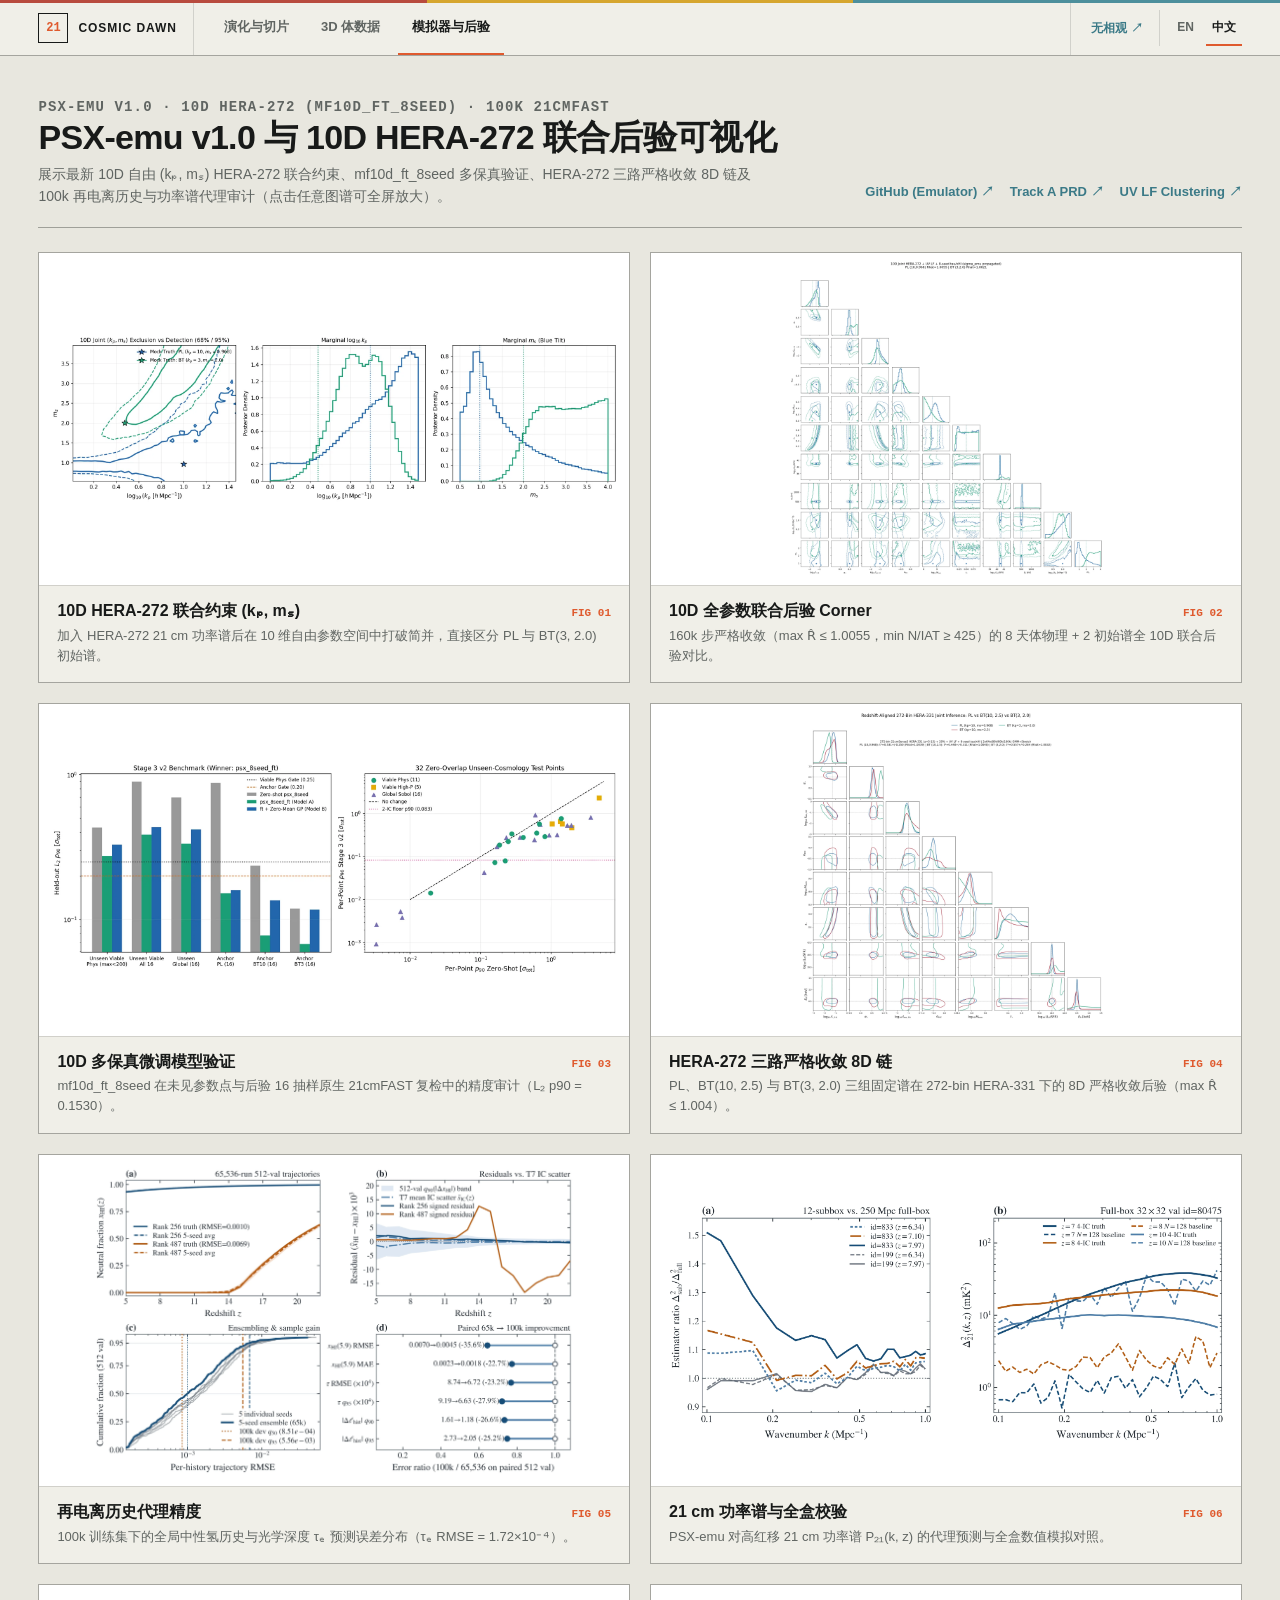
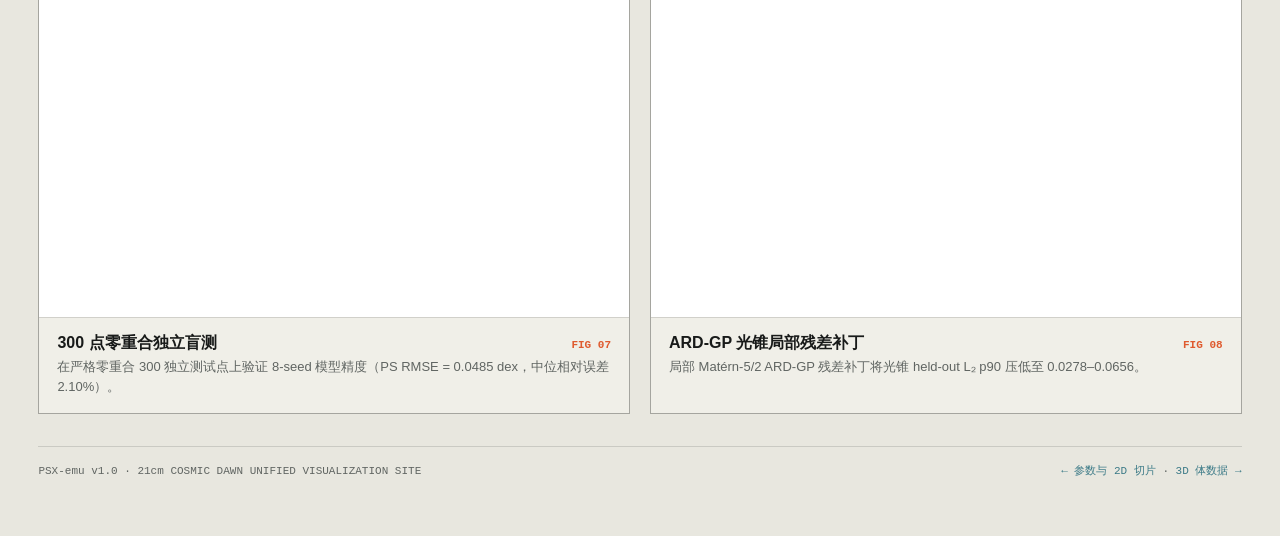
==== commit ff0c25e9: "Upgrade emulator gallery with 10D HERA-272 joint constraints and validation figures" ====
--- a/emulator/index.html
+++ b/emulator/index.html
@@ -3,7 +3,19 @@
 <head>
   <meta charset="utf-8">
   <meta name="viewport" content="width=device-width,initial-scale=1">
-  <title>PSX-emu v1.0 · 21 cm 模拟器与后验可视化</title>
+  <meta name="description" content="PSX-emu v1.0 &amp; 10D HERA-272 visual gallery: 10D joint (kp, ms) primordial power constraints, mf10d_ft_8seed multi-fidelity validation, 100k 21cmFAST histories, and HERA-272 3-way 8D posteriors.">
+  <meta name="author" content="Haina Huang">
+  <meta name="robots" content="index,follow">
+  <link rel="canonical" href="https://hainahuang729.github.io/21cm-cosmic-dawn-atlas/emulator/">
+  <meta property="og:type" content="article">
+  <meta property="og:title" content="PSX-emu v1.0 &amp; 10D HERA-272 · 21 cm Emulator &amp; Posterior Visuals">
+  <meta property="og:description" content="Visual gallery of 10D joint (kp, ms) HERA-272 constraints, mf10d_ft_8seed multi-fidelity validation, 100k reionization-history emulation, and 3-way 8D Stretch+GMM posteriors.">
+  <meta property="og:url" content="https://hainahuang729.github.io/21cm-cosmic-dawn-atlas/emulator/">
+  <meta property="og:image" content="https://hainahuang729.github.io/21cm-cosmic-dawn-atlas/emulator/figures/mf10d_kp_ms_constraints.webp">
+  <meta name="twitter:card" content="summary_large_image">
+  <meta name="theme-color" content="#f7f5f0">
+  <script type="application/ld+json">{"@context":"https://schema.org","@type":["ScholarlyArticle","SoftwareSourceCode"],"name":"PSX-emu v1.0 & 10D HERA-272: Reionization History & 21 cm Power-Spectrum Emulator","headline":"PSX-emu v1.0 & 10D HERA-272 Joint Posterior Visuals","description":"100k-sample 21cmFAST surrogate, 10D multi-fidelity HERA-272 fine-tuned emulator (mf10d_ft_8seed), Matérn-5/2 ARD-GP residual patches, and strictly converged 8D & 10D MCMC verification.","url":"https://hainahuang729.github.io/21cm-cosmic-dawn-atlas/emulator/","codeRepository":"https://github.com/HainaHuang729/21cm-reionization-emulator","author":{"@type":"Person","name":"Haina Huang","url":"https://formless-observatory.wuxiangguan.workers.dev/"}}</script>
+  <title>PSX-emu v1.0 &amp; 10D HERA-272 · 21 cm 模拟器与后验可视化</title>
   <link rel="stylesheet" href="../unified-shell.css?v=20261127">
   <link rel="stylesheet" href="./styles.css?v=20261127">
   <script>if (new URLSearchParams(location.search).get("embed") === "1") document.documentElement.classList.add("is-embedded");</script>
@@ -28,9 +40,9 @@
   <main class="emu-main">
     <section class="emu-intro" aria-labelledby="emu-title">
       <div>
-        <p class="emu-kicker">PSX-emu v1.0 · 100k 21cmFAST · 4 MATÉRN-5/2 ARD-GP PATCHES</p>
-        <h1 id="emu-title" data-zh="PSX-emu v1.0 模拟器与 8D 联合后验可视化" data-en="PSX-emu v1.0 Emulator &amp; 8D Posterior Visuals">PSX-emu v1.0 模拟器与 8D 联合后验可视化</h1>
-        <p data-zh="展示 100k 再电离历史代理模型精度、21 cm 功率谱全盒检验、4 项 ARD-GP 残差补丁以及 3 路 8D MCMC（Stretch + GMM）联合约束结果（点击任意图谱可全屏放大）。" data-en="Visual summary of 100k reionization-history emulation, full-box 21 cm power-spectrum validation, 4 Matérn-5/2 ARD-GP patches, and 3-way 8D Stretch+GMM MCMC posteriors (click any figure to enlarge).">展示 100k 再电离历史代理模型精度、21 cm 功率谱全盒检验、4 项 ARD-GP 残差补丁以及 3 路 8D MCMC（Stretch + GMM）联合约束结果（点击任意图谱可全屏放大）。</p>
+        <p class="emu-kicker">PSX-emu v1.0 · 10D HERA-272 (mf10d_ft_8seed) · 100k 21cmFAST</p>
+        <h1 id="emu-title" data-zh="PSX-emu v1.0 与 10D HERA-272 联合后验可视化" data-en="PSX-emu v1.0 &amp; 10D HERA-272 Posterior Visuals">PSX-emu v1.0 与 10D HERA-272 联合后验可视化</h1>
+        <p data-zh="展示最新 10D 自由 (kₚ, mₛ) HERA-272 联合约束、mf10d_ft_8seed 多保真验证、HERA-272 三路严格收敛 8D 链及 100k 再电离历史与功率谱代理审计（点击任意图谱可全屏放大）。" data-en="Visual gallery of 10D free-(kₚ, mₛ) HERA-272 joint constraints, mf10d_ft_8seed multi-fidelity validation, HERA-272 3-way converged 8D chains, and 100k reionization-history &amp; 21 cm PS audits (click any figure to enlarge).">展示最新 10D 自由 (kₚ, mₛ) HERA-272 联合约束、mf10d_ft_8seed 多保真验证、HERA-272 三路严格收敛 8D 链及 100k 再电离历史与功率谱代理审计（点击任意图谱可全屏放大）。</p>
       </div>
       <div class="emu-links">
         <a href="https://github.com/HainaHuang729/21cm-reionization-emulator" target="_blank" rel="noopener">GitHub (Emulator) ↗</a>
@@ -39,64 +51,84 @@
       </div>
     </section>
 
-    <section class="emu-grid" aria-label="PSX-emu v1.0 figures">
+    <section class="emu-grid" aria-label="PSX-emu v1.0 and 10D HERA-272 figures">
       <figure class="emu-card">
-        <button class="emu-thumb" type="button" data-zoom="./figures/fig1_history_accuracy.webp" data-zh="01 · 100k 再电离历史代理精度" data-en="01 · 100k Reionization History Accuracy">
-          <img src="./figures/fig1_history_accuracy.webp" alt="100k reionization history accuracy" width="1600" height="1029" loading="eager" decoding="async">
+        <button class="emu-thumb" type="button" data-zoom="./figures/mf10d_kp_ms_constraints.webp" data-zh="01 · 10D HERA-272 联合约束 (kₚ, mₛ)" data-en="01 · 10D HERA-272 Joint (kₚ, mₛ) Constraints">
+          <img src="./figures/mf10d_kp_ms_constraints.webp" alt="10D HERA-272 joint constraints on kp and ms" width="1800" height="552" loading="eager" decoding="async">
         </button>
         <figcaption class="emu-caption">
-          <div class="emu-caption-head"><h2 data-zh="再电离历史代理精度" data-en="Reionization History Accuracy">再电离历史代理精度</h2><span class="emu-caption-num">FIG 01</span></div>
-          <p data-zh="100k 训练集下的全局中性氢历史与光学深度 τₑ 预测误差分布。" data-en="Validation accuracy across global neutral-hydrogen histories and optical depth τₑ.">100k 训练集下的全局中性氢历史与光学深度 τₑ 预测误差分布。</p>
+          <div class="emu-caption-head"><h2 data-zh="10D HERA-272 联合约束 (kₚ, mₛ)" data-en="10D HERA-272 (kₚ, mₛ) Constraints">10D HERA-272 联合约束 (kₚ, mₛ)</h2><span class="emu-caption-num">FIG 01</span></div>
+          <p data-zh="加入 HERA-272 21 cm 功率谱后在 10 维自由参数空间中打破简并，直接区分 PL 与 BT(3, 2.0) 初始谱。" data-en="Joint HERA-272 21 cm PS + UV LF + τₑ/xHI inference in full 10D space cleanly separating PL and BT(3, 2.0).">加入 HERA-272 21 cm 功率谱后在 10 维自由参数空间中打破简并，直接区分 PL 与 BT(3, 2.0) 初始谱。</p>
         </figcaption>
       </figure>
 
       <figure class="emu-card">
-        <button class="emu-thumb" type="button" data-zoom="./figures/fig8_ard_gp_and_threeway_gmm.webp" data-zh="02 · 4 项 ARD-GP 补丁与 3 路 8D MCMC 链" data-en="02 · 4 ARD-GP Patches &amp; 3-Way 8D MCMC Chains">
-          <img src="./figures/fig8_ard_gp_and_threeway_gmm.webp" alt="4 ARD-GP patches and 3-way 8D Stretch+GMM MCMC" width="1600" height="772" loading="eager" decoding="async">
+        <button class="emu-thumb" type="button" data-zoom="./figures/mf10d_pl_vs_bt3_10d_corner.webp" data-zh="02 · 10D PL vs BT(3, 2.0) 全参数联合后验" data-en="02 · 10D PL vs BT(3, 2.0) Full Joint Corner">
+          <img src="./figures/mf10d_pl_vs_bt3_10d_corner.webp" alt="10D PL vs BT3 joint posterior corner plot" width="1800" height="1800" loading="eager" decoding="async">
         </button>
         <figcaption class="emu-caption">
-          <div class="emu-caption-head"><h2 data-zh="4 项 ARD-GP 补丁与 3 路 8D MCMC" data-en="4 ARD-GP Patches &amp; 3-Way 8D MCMC">4 项 ARD-GP 补丁与 3 路 8D MCMC</h2><span class="emu-caption-num">FIG 02</span></div>
-          <p data-zh="Matérn-5/2 ARD-GP 局部补丁响应及 3 路 Stretch + GMM 8D 联合后验对比。" data-en="Matérn-5/2 ARD-GP local correction patches and 3-way 8D Stretch+GMM posterior chains.">Matérn-5/2 ARD-GP 局部补丁响应及 3 路 Stretch + GMM 8D 联合后验对比。</p>
+          <div class="emu-caption-head"><h2 data-zh="10D 全参数联合后验 Corner" data-en="10D Full Joint Posterior Corner">10D 全参数联合后验 Corner</h2><span class="emu-caption-num">FIG 02</span></div>
+          <p data-zh="160k 步严格收敛（max R̂ ≤ 1.0055，min N/IAT ≥ 425）的 8 天体物理 + 2 初始谱全 10D 联合后验对比。" data-en="Strictly converged 160k-step chains (max R̂ ≤ 1.0055, min N/IAT ≥ 425) across 8 astrophysical + 2 spectral parameters.">160k 步严格收敛（max R̂ ≤ 1.0055，min N/IAT ≥ 425）的 8 天体物理 + 2 初始谱全 10D 联合后验对比。</p>
         </figcaption>
       </figure>
 
       <figure class="emu-card">
-        <button class="emu-thumb" type="button" data-zoom="./figures/fig5_ps_estimator_and_fullbox.webp" data-zh="03 · 21 cm 功率谱预测与全盒实测对比" data-en="03 · 21 cm Power Spectrum vs Full Box">
+        <button class="emu-thumb" type="button" data-zoom="./figures/mf10d_model_validation_v2.webp" data-zh="03 · 10D 多保真微调模型验证 (mf10d_ft_8seed)" data-en="03 · 10D Multi-Fidelity Model Validation">
+          <img src="./figures/mf10d_model_validation_v2.webp" alt="10D multi-fidelity fine-tuned emulator validation" width="1800" height="694" loading="lazy" decoding="async">
+        </button>
+        <figcaption class="emu-caption">
+          <div class="emu-caption-head"><h2 data-zh="10D 多保真微调模型验证" data-en="10D Multi-Fidelity Validation">10D 多保真微调模型验证</h2><span class="emu-caption-num">FIG 03</span></div>
+          <p data-zh="mf10d_ft_8seed 在未见参数点与后验 16 抽样原生 21cmFAST 复检中的精度审计（L₂ p90 = 0.1530）。" data-en="Held-out and 16-draw native 21cmFAST in-posterior audit for mf10d_ft_8seed (in-posterior L₂ p90 = 0.1530).">mf10d_ft_8seed 在未见参数点与后验 16 抽样原生 21cmFAST 复检中的精度审计（L₂ p90 = 0.1530）。</p>
+        </figcaption>
+      </figure>
+
+      <figure class="emu-card">
+        <button class="emu-thumb" type="button" data-zoom="./figures/threeway_hera272_standard20_corner.webp" data-zh="04 · HERA-272 三路严格收敛 8D 对比" data-en="04 · HERA-272 3-Way Converged 8D Corner">
+          <img src="./figures/threeway_hera272_standard20_corner.webp" alt="HERA-272 3-way converged 8D corner plot" width="1800" height="1800" loading="lazy" decoding="async">
+        </button>
+        <figcaption class="emu-caption">
+          <div class="emu-caption-head"><h2 data-zh="HERA-272 三路严格收敛 8D 链" data-en="HERA-272 3-Way 8D Chains">HERA-272 三路严格收敛 8D 链</h2><span class="emu-caption-num">FIG 04</span></div>
+          <p data-zh="PL、BT(10, 2.5) 与 BT(3, 2.0) 三组固定谱在 272-bin HERA-331 下的 8D 严格收敛后验（max R̂ ≤ 1.004）。" data-en="Strictly converged 8D posteriors (max R̂ ≤ 1.004) for PL, BT(10, 2.5), and BT(3, 2.0) under 272-bin HERA-331.">PL、BT(10, 2.5) 与 BT(3, 2.0) 三组固定谱在 272-bin HERA-331 下的 8D 严格收敛后验（max R̂ ≤ 1.004）。</p>
+        </figcaption>
+      </figure>
+
+      <figure class="emu-card">
+        <button class="emu-thumb" type="button" data-zoom="./figures/fig1_history_accuracy.webp" data-zh="05 · 100k 再电离历史代理精度" data-en="05 · 100k Reionization History Accuracy">
+          <img src="./figures/fig1_history_accuracy.webp" alt="100k reionization history accuracy" width="1600" height="1029" loading="lazy" decoding="async">
+        </button>
+        <figcaption class="emu-caption">
+          <div class="emu-caption-head"><h2 data-zh="再电离历史代理精度" data-en="Reionization History Accuracy">再电离历史代理精度</h2><span class="emu-caption-num">FIG 05</span></div>
+          <p data-zh="100k 训练集下的全局中性氢历史与光学深度 τₑ 预测误差分布（τₑ RMSE = 1.72×10⁻⁴）。" data-en="Validation accuracy across global neutral-hydrogen histories and optical depth τₑ (τₑ RMSE = 1.72×10⁻⁴).">100k 训练集下的全局中性氢历史与光学深度 τₑ 预测误差分布（τₑ RMSE = 1.72×10⁻⁴）。</p>
+        </figcaption>
+      </figure>
+
+      <figure class="emu-card">
+        <button class="emu-thumb" type="button" data-zoom="./figures/fig5_ps_estimator_and_fullbox.webp" data-zh="06 · 21 cm 功率谱预测与全盒实测对比" data-en="06 · 21 cm Power Spectrum vs Full Box">
           <img src="./figures/fig5_ps_estimator_and_fullbox.webp" alt="21 cm power spectrum estimator vs full-box simulations" width="1600" height="724" loading="lazy" decoding="async">
         </button>
         <figcaption class="emu-caption">
-          <div class="emu-caption-head"><h2 data-zh="21 cm 功率谱与全盒校验" data-en="21 cm Power Spectrum &amp; Full-Box Check">21 cm 功率谱与全盒校验</h2><span class="emu-caption-num">FIG 03</span></div>
+          <div class="emu-caption-head"><h2 data-zh="21 cm 功率谱与全盒校验" data-en="21 cm Power Spectrum &amp; Full-Box Check">21 cm 功率谱与全盒校验</h2><span class="emu-caption-num">FIG 06</span></div>
           <p data-zh="PSX-emu 对高红移 21 cm 功率谱 P₂₁(k, z) 的代理预测与全盒数值模拟对照。" data-en="Emulated 21 cm power spectra P₂₁(k, z) cross-checked against full-box 21cmFAST runs.">PSX-emu 对高红移 21 cm 功率谱 P₂₁(k, z) 的代理预测与全盒数值模拟对照。</p>
         </figcaption>
       </figure>
 
       <figure class="emu-card">
-        <button class="emu-thumb" type="button" data-zoom="./figures/fig6_psx_independent_audit.webp" data-zh="04 · PSX 独立盲测与外样本审计" data-en="04 · PSX Independent Out-of-Sample Audit">
-          <img src="./figures/fig6_psx_independent_audit.webp" alt="PSX independent out-of-sample audit" width="1600" height="752" loading="lazy" decoding="async">
+        <button class="emu-thumb" type="button" data-zoom="./figures/fig6_psx_independent_audit.webp" data-zh="07 · PSX 300 点零重合独立盲测" data-en="07 · PSX 300-Point Zero-Overlap Audit">
+          <img src="./figures/fig6_psx_independent_audit.webp" alt="PSX 300-point independent zero-overlap audit" width="1600" height="752" loading="lazy" decoding="async">
         </button>
         <figcaption class="emu-caption">
-          <div class="emu-caption-head"><h2 data-zh="独立盲测与误差边界审计" data-en="Independent Audit &amp; Error Bounds">独立盲测与误差边界审计</h2><span class="emu-caption-num">FIG 04</span></div>
-          <p data-zh="在未参与训练的独立参数点上验证多红移功率谱与似然误差界。" data-en="Multi-redshift power-spectrum residuals evaluated on held-out independent test runs.">在未参与训练的独立参数点上验证多红移功率谱与似然误差界。</p>
+          <div class="emu-caption-head"><h2 data-zh="300 点零重合独立盲测" data-en="300-Point Zero-Overlap Audit">300 点零重合独立盲测</h2><span class="emu-caption-num">FIG 07</span></div>
+          <p data-zh="在严格零重合 300 独立测试点上验证 8-seed 模型精度（PS RMSE = 0.0485 dex，中位相对误差 2.10%）。" data-en="Zero-overlap 300-point audit of the 8-seed surrogate (PS RMSE = 0.0485 dex, median relative error 2.10%).">在严格零重合 300 独立测试点上验证 8-seed 模型精度（PS RMSE = 0.0485 dex，中位相对误差 2.10%）。</p>
         </figcaption>
       </figure>
 
       <figure class="emu-card">
-        <button class="emu-thumb" type="button" data-zoom="./figures/fig3_ic_and_posterior_val.webp" data-zh="05 · 随机 IC 方差与后验样本验证" data-en="05 · Random IC Variance &amp; Posterior Validation">
-          <img src="./figures/fig3_ic_and_posterior_val.webp" alt="Random IC variance and posterior validation" width="1600" height="762" loading="lazy" decoding="async">
+        <button class="emu-thumb" type="button" data-zoom="./figures/fig8_ard_gp_and_threeway_gmm.webp" data-zh="08 · Matérn-5/2 ARD-GP 光锥局部补丁" data-en="08 · Matérn-5/2 ARD-GP Lightcone Patches">
+          <img src="./figures/fig8_ard_gp_and_threeway_gmm.webp" alt="Matérn-5/2 ARD-GP local lightcone patches" width="1600" height="772" loading="lazy" decoding="async">
         </button>
         <figcaption class="emu-caption">
-          <div class="emu-caption-head"><h2 data-zh="随机 IC 方差与后验复检" data-en="Random IC Variance &amp; Posterior Check">随机 IC 方差与后验复检</h2><span class="emu-caption-num">FIG 05</span></div>
-          <p data-zh="量化宇宙方差引入的历史离散度，并对联合后验极值点执行 exact 模拟回代检验。" data-en="Cosmic-variance spread across random seeds paired with exact forward validation of posterior draws.">量化宇宙方差引入的历史离散度，并对联合后验极值点执行 exact 模拟回代检验。</p>
-        </figcaption>
-      </figure>
-
-      <figure class="emu-card">
-        <button class="emu-thumb" type="button" data-zoom="./figures/fig7_tstar_local_correction.webp" data-zh="06 · t⋆ 局部残差修正响应" data-en="06 · Local Residual Correction Across t⋆">
-          <img src="./figures/fig7_tstar_local_correction.webp" alt="Local residual correction across t_star" width="1600" height="752" loading="lazy" decoding="async">
-        </button>
-        <figcaption class="emu-caption">
-          <div class="emu-caption-head"><h2 data-zh="关键参数局部残差修正" data-en="Local Parameter Residual Correction">关键参数局部残差修正</h2><span class="emu-caption-num">FIG 06</span></div>
-          <p data-zh="检验特征时标等敏感天体物理方向上的局部 GP 修正稳定性。" data-en="Local GP correction behavior across sensitive astrophysical timescale directions.">检验特征时标等敏感天体物理方向上的局部 GP 修正稳定性。</p>
+          <div class="emu-caption-head"><h2 data-zh="ARD-GP 光锥局部残差补丁" data-en="ARD-GP Lightcone Residual Patches">ARD-GP 光锥局部残差补丁</h2><span class="emu-caption-num">FIG 08</span></div>
+          <p data-zh="局部 Matérn-5/2 ARD-GP 残差补丁将光锥 held-out L₂ p90 压低至 0.0278–0.0656。" data-en="Local Matérn-5/2 ARD-GP residual patches reduce held-out lightcone L₂ p90 to 0.0278–0.0656.">局部 Matérn-5/2 ARD-GP 残差补丁将光锥 held-out L₂ p90 压低至 0.0278–0.0656。</p>
         </figcaption>
       </figure>
     </section>
